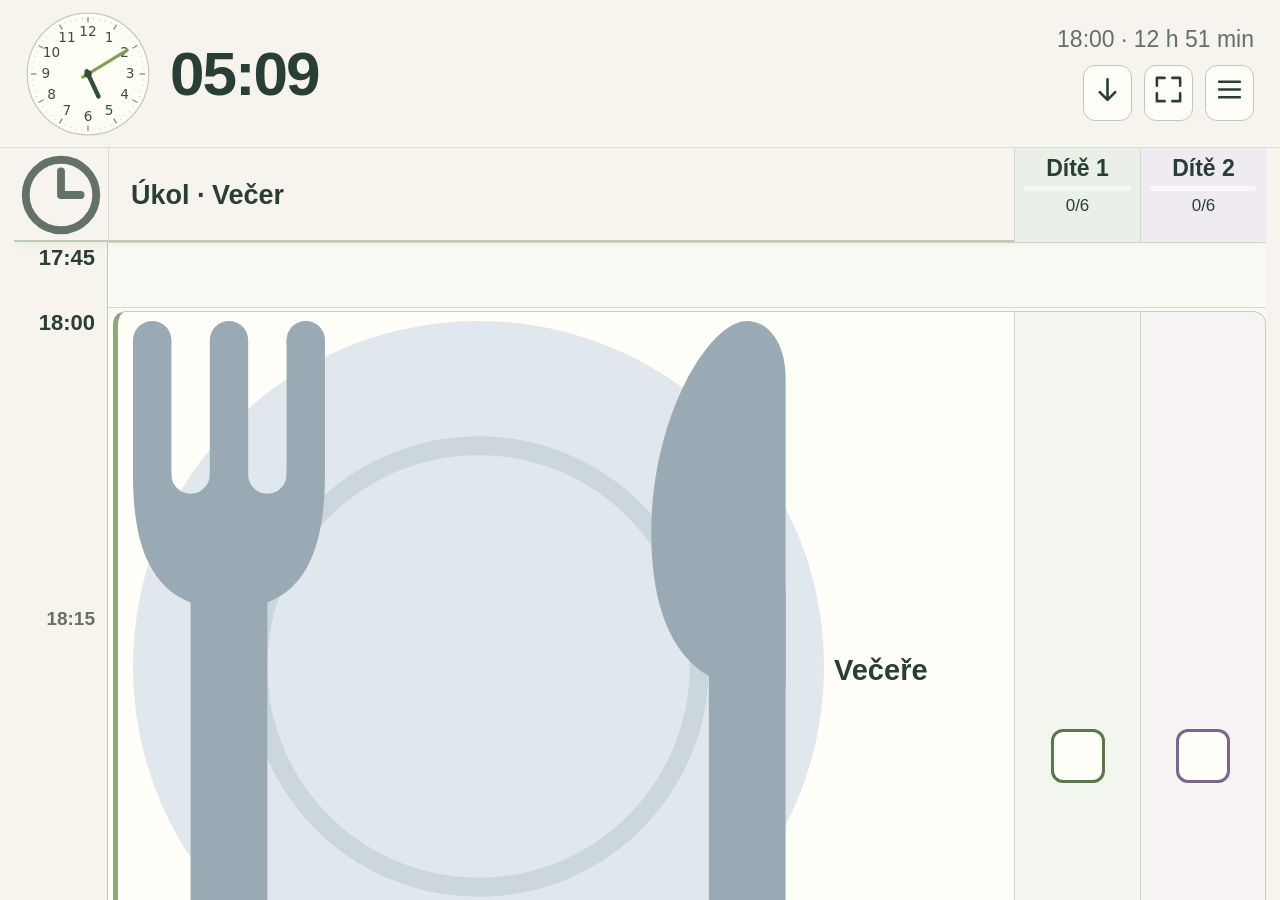
==== index.html @ 95c90256 "Translate evening routine app and documentation to Czech" ====
<!doctype html>
<html lang="cs">
<head>
<meta charset="utf-8"><meta name="viewport" content="width=device-width,initial-scale=1,viewport-fit=cover">
<meta name="theme-color" content="#f6f4ec"><meta name="description" content="Hravý večerní plán pro děti. Bez účtů a internetu, s nastavením uloženým v zařízení.">
<title>Večerní plán</title>
<link rel="icon" href="icon.svg" type="image/svg+xml"><link rel="manifest" href="manifest.webmanifest"><link rel="stylesheet" href="style.css">
</head>
<body>
<div id="startup-warning" class="notice" role="alert">Aplikace se načítá. Pokud toto upozornění nezmizí, otevřete plán ve Firefoxu 68 nebo novějším a zkontrolujte, že je povolený JavaScript.</div>
<div id="storage-warning" class="notice" hidden>Prohlížeč nemůže uložit změny. Nechte tuto stránku otevřenou nebo povolte místní úložiště pro uložení plánu.</div>
<header class="topbar"><div class="current-clock"><div id="main-clock"></div><div id="digital-time" aria-label="Aktuální čas"></div></div><div class="top-actions"><div id="starts-in" aria-live="off"></div><button id="jump-now" class="icon-button" aria-label="Teď" title="Teď"><span data-ui-icon="down"></span></button><button class="icon-button" id="fullscreen" aria-label="Zapnout celou obrazovku" title="Celá obrazovka"><span data-ui-icon="fullscreen"></span></button><button id="profile-open" class="icon-button" aria-label="Otevřít menu" title="Menu"><span data-ui-icon="menu"></span></button></div></header>
<main><section id="schedule-scroll" aria-label="Večerní plán dětí" tabindex="0"><div id="schedule"><div id="column-heads"></div><div id="timeline"><div id="time-axis" aria-hidden="true"></div><div id="kid-columns"></div><div id="now-marker" hidden><span id="now-label">TEĎ</span><i></i></div></div></div></section></main>
<div id="settings-backdrop" hidden></div>
<dialog role="dialog" tabindex="-1" id="shift-dialog" aria-labelledby="shift-title"><div class="dialog-heading"><div><p class="eyebrow">PRO RODIČE · POUZE DNES</p><h2 id="shift-title">Posunout časy</h2></div><button type="button" class="icon-button close-dialog" aria-label="Zavřít posun časů"><span data-ui-icon="close"></span></button></div><section class="shift-settings"><p>Budoucí a nedokončené úkoly se posunou všechny stejně. Splněné minulé úkoly i zaškrtnutí zůstanou zachované.</p><p id="shift-status" class="shift-note"></p><div class="shift-presets"><button type="button" data-shift-minutes="5">+5 min</button><button type="button" data-shift-minutes="10">+10 min</button><button type="button" data-shift-minutes="15">+15 min</button><button type="button" data-shift-minutes="30">+30 min</button></div><label class="shift-custom" for="shift-minutes">Posun v minutách<input id="shift-minutes" type="number" min="-1439" max="1439" step="1" value="15" aria-describedby="shift-direction"></label><p id="shift-direction" class="shift-note">Kladné číslo posune později, záporné dříve.</p><div id="shift-preview" aria-live="polite"></div><div class="shift-actions"><button type="button" class="primary-button" id="shift-apply">Použít posun a zavřít</button><button type="button" class="secondary-button" id="shift-undo" hidden>Vrátit poslední posun</button><button type="button" class="secondary-button" id="shift-reset" hidden>Obnovit původní časy</button></div></section><div class="dialog-footer"><button type="button" class="secondary-button" id="shift-cancel">Zrušit</button></div></dialog>
<dialog role="dialog" tabindex="-1" id="settings-dialog" aria-labelledby="settings-title"><form id="settings-form"><div class="dialog-heading"><div><p class="eyebrow">PRO RODIČE</p><h2 id="settings-title">Nastavení</h2></div><button type="button" class="icon-button close-dialog" aria-label="Zavřít nastavení"><span data-ui-icon="close"></span></button></div><p class="settings-intro">Přidejte děti, vyberte jejich barvy a nastavte společné předvolby. Úkoly upravíte samostatně v menu Úkoly.</p><p class="settings-save-note">Změny se uloží při zavření nastavení.</p><p id="import-notice" class="settings-save-note" role="status" hidden></p><div class="editor-heading"><h3>Děti</h3></div><div id="kids-editor"></div><button type="button" class="add-button" id="add-kid"><span data-ui-icon="plus"></span> Přidat dítě</button><div class="preferences"><label>Formát času<select id="clock-format"><option value="24">24hodinový · 18:30</option><option value="12">12hodinový · 6:30 odp.</option></select></label><label class="toggle-label"><input id="celebrations-enabled" type="checkbox"> Malé oslavy</label></div><p id="settings-error" class="error" role="alert" hidden></p><div class="settings-tools"><button type="button" id="preview-celebration"><span data-ui-icon="sparkle"></span> Vyzkoušet oslavu</button><button type="button" id="export-settings">Zálohovat všechny profily</button><button type="button" id="import-settings">Načíst všechny profily</button><input type="file" id="import-file" accept="application/json,.json" hidden></div><p class="icon-credits">Ikony: <a href="https://github.com/jdecked/twemoji">Twemoji</a>, Twitter a další přispěvatelé · <a href="https://creativecommons.org/licenses/by/4.0/">CC BY 4.0</a>.</p><p class="settings-note">Děti a předvolby jsou společné. Úkoly a dnešní pokrok patří vybrané části dne. Každé dítě má vlastní přehled splněných úkolů. O půlnoci se vynuluje. Vymazáním úložiště prohlížeče se smaže i uložený plán.</p><div class="dialog-footer"><button type="button" class="secondary-button" id="discard-settings">Zahodit změny</button></div></form></dialog>
<dialog role="dialog" tabindex="-1" id="chores-dialog" aria-labelledby="chores-title"><form id="chores-form"><div class="dialog-heading"><h2 id="chores-title">Úkoly</h2><button type="button" class="icon-button close-dialog" aria-label="Zavřít úkoly"><span data-ui-icon="close"></span></button></div><p class="settings-save-note">Změny se uloží při zavření. Úkoly patří vybrané části dne.</p><div class="editor-heading"><h3>Úkoly</h3><span>Časy v jednom dni · úkoly dítěte se nesmějí překrývat</span></div><div id="chore-editor"></div><button type="button" class="add-button" id="add-chore"><span data-ui-icon="plus"></span> Přidat úkol</button><p id="chores-error" class="error" role="alert" hidden></p><div class="dialog-footer"><button type="button" class="secondary-button" id="discard-chores">Zahodit změny</button></div></form></dialog>
<dialog role="dialog" tabindex="-1" id="icon-dialog" aria-labelledby="icon-picker-title"><div class="dialog-heading"><h2 id="icon-picker-title">Vybrat ikonu</h2><button type="button" class="icon-button close-dialog" aria-label="Zavřít výběr ikony"><span data-ui-icon="close"></span></button></div><p class="icon-picker-intro">Vyberte obrázek pro tento úkol.</p><div id="icon-categories" role="group" aria-label="Kategorie ikon"></div><div id="icon-choices" role="group" aria-label="Ikony úkolů"></div><div class="dialog-footer"><button type="button" class="secondary-button" id="icon-picker-cancel">Zrušit</button></div></dialog>
<dialog role="dialog" tabindex="-1" id="profile-dialog" aria-labelledby="profile-title"><div class="dialog-heading"><h2 id="profile-title">Menu</h2><button type="button" class="icon-button close-dialog" aria-label="Zavřít menu"><span data-ui-icon="close"></span></button></div><p class="menu-section-label">Část dne</p><div id="profile-list"></div><div class="menu-actions"><button id="shift-open" class="secondary-button" aria-label="Posunout časy" title="Posunout časy"><span data-ui-icon="clock"></span> Posunout časy</button><button type="button" class="secondary-button" id="chores-open"><span data-ui-icon="check"></span> Úkoly</button><button id="settings-open" class="secondary-button" aria-label="Nastavení" title="Nastavení"><span data-ui-icon="settings"></span> Nastavení</button></div></dialog>
<div id="toast" class="toast" role="status" hidden></div><div id="celebration" class="celebration" hidden><div class="celebration-particles" aria-hidden="true"></div><button type="button" id="celebration-dismiss" aria-label="Zavřít oslavu"><span id="celebration-icon" aria-hidden="true"></span><strong id="celebration-title">Malé vítězství!</strong><span id="celebration-subtitle">To je pokrok!</span><small>Klepnutím zavřeš</small></button></div>
<script src="routine.js"></script><script src="app.js"></script>
</body></html>
---- style.css ----
:root{--ink:#293e37;--muted:#637168;--green:#456b54;--cream:#f6f4ec;--line:#d8dfd1;--axis:94px;--head:94px}*{box-sizing:border-box}body{margin:0;background:var(--cream);color:var(--ink);font:18px ui-sans-serif,-apple-system,BlinkMacSystemFont,'Segoe UI',sans-serif;-webkit-tap-highlight-color:transparent}button,input,select{font:inherit}button,input,select{touch-action:manipulation}button{cursor:pointer;color:inherit}button:focus-visible,input:focus-visible,select:focus-visible,#schedule-scroll:focus-visible{outline:3px solid #9c76ba;outline-offset:3px}button:disabled{opacity:.4;cursor:default}[hidden]{display:none!important}.topbar{height:148px;display:flex;justify-content:space-between;align-items:center;gap:22px;padding:10px 26px;background:var(--cream);border-bottom:1px solid var(--line)}.current-clock{display:flex;align-items:center;gap:20px;min-width:0}#main-clock{width:124px;height:124px;flex-shrink:0}.clock-svg{width:100%;height:100%;display:block}#digital-time{font-size:62px;font-weight:700;letter-spacing:-2px;font-variant-numeric:tabular-nums;white-space:nowrap}#digital-time small{font-size:25px;letter-spacing:0;margin-left:8px}.top-actions{display:flex;align-items:center;justify-content:flex-end;gap:12px;flex-wrap:wrap}#starts-in{font-size:23px;color:var(--muted);flex-basis:100%;text-align:right;font-variant-numeric:tabular-nums}.icon-button,.settings-button,.secondary-button,.primary-button{border:1px solid #bdcbb4;border-radius:12px;background:#fffdf8;padding:12px 17px;font-size:20px;font-weight:600;min-height:48px}.icon-button{width:49px;padding:8px;font-size:27px}.primary-button{background:var(--green);color:white;border-color:var(--green)}main{padding:0 14px}#schedule-scroll{height:calc(100dvh - 148px);overflow:auto;overscroll-behavior:contain;scroll-behavior:smooth;position:relative}#schedule{min-width:calc(var(--axis) + var(--kid-count)*350px);width:100%;position:relative}#column-heads{position:sticky;top:0;z-index:8;display:grid;grid-template-columns:var(--axis) repeat(var(--kid-count),minmax(0,1fr));height:var(--head);background:var(--cream);border-bottom:2px solid #bccbb1;box-shadow:0 4px 7px #24352208}.axis-head{font-size:22px;display:flex;align-items:center;justify-content:center;color:var(--muted)}.kid-head{border-left:1px solid #d3dccb;padding:14px 18px;display:flex;align-items:center;gap:14px;background:var(--kid-bg);min-width:0}.kid-name{font-size:30px;font-weight:750;overflow-wrap:anywhere;line-height:1.1;flex:1;min-width:0}.kid-score{font-size:23px;white-space:nowrap}.kid-progress{height:6px;background:#fff9;border-radius:10px;margin-top:10px;width:100%;overflow:hidden}.kid-progress>i{display:block;height:100%;background:var(--kid-color);transition:width .3s}.kid-name-wrap{flex:1;min-width:0}#timeline{position:relative}#time-axis{position:absolute;inset:0 auto 0 0;width:var(--axis);border-right:1px solid #bfcbb5;background:#f6f4ec}.time-tick{position:absolute;left:0;right:0;font-size:19px;font-weight:600;text-align:right;padding:3px 12px 0 0;font-variant-numeric:tabular-nums;color:#667363;line-height:1.2}.time-tick.major{font-size:22px;color:var(--ink);font-weight:750}.time-tick small{display:block;font-size:12px}#kid-columns{height:100%;margin-left:var(--axis);display:grid;grid-template-columns:repeat(var(--kid-count),minmax(0,1fr))}.kid-column{position:relative;min-width:0;border-right:1px solid #cbd5c1;background-color:#f9faf4;background-image:linear-gradient(to bottom,#cbd5c1 1px,transparent 1px);background-size:100% calc(var(--scale)*5px)}.kid-column:nth-child(even){background-color:#f1f4eb}.chore-card{position:absolute;left:7px;right:7px;width:calc(100% - 14px);border:2px solid #ccd6c2;border-left:6px solid var(--kid-color);border-radius:15px;background:#fffef9;display:grid;grid-template-columns:minmax(0,1fr) 165px;gap:7px;align-items:center;padding:12px 10px;text-align:left;transition:background .2s,border-color .2s;overflow:hidden}.chore-card:hover{border-color:var(--kid-color);background:#fafcf4}.chore-card.current{background:#e4efda;border-color:#779869}.chore-card.done{background:#e5eedf;border-color:#9ab98a}.chore-heading{display:flex;flex-direction:column;gap:9px;min-width:0}.chore-symbols{display:flex;align-items:center;gap:10px}.chore-icon{font-size:32px}.check-circle{width:30px;height:30px;border-radius:50%;display:grid;place-items:center;border:2px solid #afbea2;color:transparent;font-size:21px;flex-shrink:0}.done .check-circle{color:white;background:#648a54;border-color:#648a54}.chore-title{font-size:27px;font-weight:700;line-height:1.16;overflow-wrap:anywhere}.time-faces{display:flex;align-items:center;justify-content:center;gap:7px}.time-face{display:flex;flex-direction:column;align-items:center;gap:5px}.mini-clock{width:78px;height:78px;display:block}.time-digits{font-size:20px;font-weight:700;font-variant-numeric:tabular-nums;white-space:nowrap}.time-digits small{font-size:11px;display:block;text-align:center}.time-arrow{font-size:21px;position:absolute;right:87px;top:12px;color:#6b7c60;transform:translateY(-10px);background:#fffef9;border-radius:50%;width:20px;text-align:center}.current .time-arrow{background:#e4efda}.done .time-arrow{background:#e5eedf}.empty-column{font-size:34px;color:#8c9d7e;text-align:center;position:sticky;top:120px;padding-top:35px}#now-marker{position:absolute;left:0;right:0;z-index:5;display:flex;align-items:center;pointer-events:none;transform:translateY(-50%)}#now-label{background:#b96140;color:white;border:2px solid var(--cream);font-size:17px;line-height:1.15;font-weight:800;border-radius:8px;text-align:center;min-width:94px;padding:7px 5px;font-variant-numeric:tabular-nums}#now-marker i{height:3px;flex:1;background:#b96140;box-shadow:0 1px #fff8}.notice{background:#ffe3b5;padding:10px;text-align:center;font-size:15px}.notice:not([hidden])~main #schedule-scroll{height:calc(100dvh - 195px)}.toast{position:fixed;bottom:22px;left:50%;transform:translateX(-50%);background:#344e40;color:white;padding:13px 23px;border-radius:13px;z-index:20;font-size:19px;max-width:90vw;text-align:center}dialog{width:min(860px,calc(100% - 24px));max-height:94dvh;border:1px solid #d1dac6;border-radius:22px;padding:26px;background:#fcfbf5;color:var(--ink);box-shadow:0 25px 100px #1b2f3330}dialog::backdrop{background:#263e3566;backdrop-filter:blur(4px)}.dialog-heading{display:flex;align-items:center;justify-content:space-between;gap:15px}.dialog-heading h2{font-size:32px;margin:0}.eyebrow{font-size:13px;letter-spacing:1px;color:var(--muted);margin:0 0 7px}.settings-intro{font-size:17px;line-height:1.5;color:var(--muted);margin:15px 0 24px}.editor-heading{display:flex;align-items:center;justify-content:space-between;gap:10px;margin:24px 0 12px}.editor-heading h3{font-size:23px;margin:0}.editor-heading span{font-size:13px;color:var(--muted)}input:not([type=checkbox]):not([type=file]),select{border:1px solid #c6d2ba;border-radius:8px;padding:10px;background:#fffef9;color:var(--ink);min-width:0;min-height:47px}.kid-editor-row{display:flex;align-items:center;gap:12px;margin:9px 0;background:var(--kid-bg);border-radius:10px;padding:10px}.kid-editor-row input{flex:1;width:100%;font-size:21px}.kid-swatch{width:17px;height:38px;border-radius:8px;background:var(--kid-color);flex-shrink:0}.delete-kid,.delete-chore{width:44px;min-height:44px;border:0;background:transparent;font-size:27px;color:#995f49;flex-shrink:0}.preferences{display:flex;align-items:center;gap:26px;flex-wrap:wrap;margin:24px 0}.preferences>label{display:flex;align-items:center;gap:12px;font-size:17px}.toggle-label input{accent-color:var(--green);height:22px;width:22px}.editor-row{border:1px solid #d1dcc7;background:#eef2e6;border-radius:14px;padding:14px;margin:13px 0}.edit-main{display:grid;grid-template-columns:65px minmax(100px,1fr) 125px 125px 40px;gap:9px;align-items:end}.edit-main label{display:flex;flex-direction:column;gap:5px;font-size:13px;color:var(--muted)}.edit-main input{width:100%;font-size:17px}.edit-main select{font-size:24px;padding:8px}.assignments{border:0;border-top:1px solid #d1dcc7;padding:12px 0 0;margin:13px 0 0;display:flex;flex-wrap:wrap;gap:9px}.assignments legend{font-size:13px;padding:0 5px;color:var(--muted)}.assignment{display:flex;align-items:center;gap:7px;padding:9px 12px;border:1px solid #c4d1b9;border-radius:9px;background:#fffdf8;font-size:18px;min-height:45px;overflow-wrap:anywhere}.assignment input{width:20px;height:20px;accent-color:var(--green);flex-shrink:0}.assignment:has(input:checked){background:#dce8ce;border-color:#98b47e}.add-button{width:100%;padding:13px;border:1px dashed #9db58a;border-radius:10px;background:transparent;font-size:18px;color:#456b36;margin:4px 0}.settings-tools{display:flex;gap:18px;flex-wrap:wrap;border-top:1px solid #d8dfd0;padding-top:18px;margin-top:25px}.settings-tools button{font-size:15px;background:transparent;border:0;color:#426838;text-decoration:underline;min-height:44px}.settings-note{font-size:14px;line-height:1.5;color:var(--muted)}.dialog-footer{display:flex;justify-content:flex-end;gap:12px;border-top:1px solid #d8dfd0;padding-top:18px}.error{background:#f7e0d1;border-radius:9px;padding:13px;color:#87452f;font-size:17px;line-height:1.5}
.celebration{position:fixed;inset:0;z-index:30;display:grid;place-items:center;background:#eff0e858;backdrop-filter:blur(2px);overflow:hidden;pointer-events:none}.celebration[hidden]{display:none}.celebration button{pointer-events:auto;display:flex;align-items:center;flex-direction:column;gap:12px;background:#fffdf5ed;border:1px solid #e2dfce;border-radius:32px;padding:35px 45px;box-shadow:0 16px 80px #314c391a;animation:pop-in .4s ease;max-width:90vw;text-align:center}.celebration button>span:first-child{font-size:72px;animation:bob .8s ease-in-out infinite alternate}.celebration strong{font:32px var(--serif)}.celebration button>span{font-size:14px;color:#728260}.celebration small{color:#a0a68e;font-size:10px;margin-top:5px}.celebration-particles{position:absolute;inset:0;overflow:hidden;pointer-events:none}.particle{position:absolute;left:50%;top:50%;font-size:var(--size);color:var(--color);animation:burst var(--duration) ease-out forwards;animation-delay:var(--delay);opacity:0}.celebration.grand button{border:2px solid #c3cfa5}.celebration[data-motion="rain"] .particle{animation-name:rain}.celebration[data-motion="float"] .particle{animation-name:float-up}.celebration[data-motion="orbit"] .particle{animation-name:orbit}.celebration[data-motion="bounce"] .particle{animation-name:bounce-out}@keyframes pop-in{from{opacity:0;transform:scale(.8) translateY(20px)}to{opacity:1;transform:scale(1) translateY(0)}}@keyframes bob{to{transform:translateY(-8px) rotate(7deg)}}@keyframes burst{0%{opacity:0;transform:translate(0,0) scale(.2)}15%{opacity:1}85%{opacity:1}100%{opacity:0;transform:translate(var(--x),var(--y)) rotate(var(--r)) scale(1)}}@keyframes rain{0%{opacity:0;transform:translate(var(--x),-55vh) rotate(0deg)}15%{opacity:1}90%{opacity:1}100%{opacity:0;transform:translate(var(--x),55vh) rotate(var(--r))}}@keyframes float-up{0%{opacity:0;transform:translate(var(--x),45vh) scale(.5)}20%{opacity:1}80%{opacity:1}100%{opacity:0;transform:translate(calc(var(--x) + 30px),-55vh) rotate(var(--r))}}@keyframes orbit{0%{opacity:0;transform:rotate(0deg) translateX(30px)}15%{opacity:1}80%{opacity:1}100%{opacity:0;transform:rotate(var(--r)) translateX(var(--x))}}@keyframes bounce-out{0%{opacity:0;transform:translate(0,0) scale(.2)}20%{opacity:1;transform:translate(var(--x),var(--y)) scale(1.3)}50%{transform:translate(var(--x),calc(var(--y) - 30px)) scale(1)}80%{opacity:1}100%{opacity:0;transform:translate(var(--x),calc(var(--y) + 100px)) scale(.8)}}
@media(max-width:700px){.topbar{height:126px;padding:8px 12px;gap:10px}.current-clock{gap:9px}#main-clock{width:94px;height:94px}#digital-time{font-size:42px}#digital-time small{font-size:18px;margin-left:4px}.top-actions{gap:6px}#starts-in{font-size:18px}.top-actions button{font-size:16px;padding:8px;min-height:41px}.top-actions .icon-button{width:40px;font-size:24px}main{padding:0 5px}#schedule-scroll{height:calc(100dvh - 126px)}:root{--axis:80px;--head:84px}#now-label{min-width:80px;font-size:15px}.time-tick{font-size:17px;padding-right:8px}.time-tick.major{font-size:19px}.kid-head{padding:12px}.kid-name{font-size:28px}.kid-score{font-size:21px}.edit-main{grid-template-columns:60px minmax(85px,1fr) 42px}.edit-main label:nth-child(3){grid-column:1 / 2;width:115px}.edit-main label:nth-child(4){grid-column:2;justify-self:end;width:115px}.delete-chore{grid-column:3;grid-row:1 / 3}.editor-heading{align-items:flex-start}.editor-heading span{max-width:140px;text-align:right}.preferences{gap:15px}.preferences>label{flex-wrap:wrap}.preferences select{font-size:16px}dialog{padding:22px 15px}.settings-tools{gap:14px}}
@media(max-width:450px){.topbar{height:148px}.current-clock{flex-direction:column;gap:0}#main-clock{width:80px;height:80px}#digital-time{font-size:30px;letter-spacing:-.5px}#digital-time small{font-size:14px}#starts-in{font-size:17px}.top-actions{max-width:208px}.top-actions .icon-button{display:none}#schedule-scroll{height:calc(100dvh - 148px)}}
@media(prefers-reduced-motion:reduce){*,*:before,*:after{animation:none!important;transition:none!important;scroll-behavior:auto!important}.celebration-particles{display:none}}

.chore-card{display:block;padding:0;overflow:visible}.chore-content{display:grid;grid-template-columns:minmax(0,1fr) 165px;gap:7px;align-items:center;padding:12px 10px;position:sticky;top:calc(var(--head) + 8px);min-height:140px}.chore-content .time-arrow{top:14px}.celebration strong{font:700 32px ui-sans-serif,system-ui}.celebration button{color:var(--ink)}

.chore-card{align-content:start}
.chore-card{display:flex;flex-direction:column;align-items:stretch;justify-content:flex-start}.chore-content{flex:0 0 auto;width:100%}
/* One range clock, and grid lines positioned by the compressed time map. */
.kid-column{background-image:none}.grid-line{position:absolute;left:0;right:0;height:1px;background:#d3ddca;pointer-events:none}.chore-card{z-index:1}.chore-content{min-height:172px}.range-clock{display:flex;flex-direction:column;align-items:center;gap:4px;min-width:0}.range-clock .mini-clock{width:110px;height:110px}.range-digits{display:flex;align-items:center;justify-content:center;gap:3px;font-size:19px;font-weight:750;white-space:nowrap;font-variant-numeric:tabular-nums}.range-digits small{font-size:11px;display:block;text-align:center}.range-start{color:#47662f}.range-end{color:#a85f2d}.range-duration{font-size:17px;color:#5d7054;font-variant-numeric:tabular-nums}.gap-fold{position:absolute;left:12px;right:12px;text-align:center;color:#647560;font-size:16px;border-top:1px dashed #aebea1;padding-top:4px;pointer-events:none;transform:translateY(-50%)}
/* Shared chore column with individual completion columns. */
:root{--chore-width:360px;--child-width:126px}
#schedule{min-width:calc(var(--axis) + var(--chore-width) + var(--kid-count)*var(--child-width))}
#column-heads{grid-template-columns:var(--axis) minmax(var(--chore-width),1fr) repeat(var(--kid-count),var(--child-width))}
.chore-column-head{display:flex;align-items:center;font-size:27px;font-weight:700;padding:16px 22px;border-left:1px solid #d3dccb}
.kid-head{padding:8px 9px;text-align:center;display:block}.kid-name{font-size:23px;line-height:1.1;max-height:52px;overflow:auto}.kid-score{display:block;font-size:17px;margin-top:5px}.kid-progress{margin-top:5px;height:5px}
#kid-columns{display:block;position:relative;background:#f9faf4}
.routine-row{position:absolute;left:5px;right:5px;display:grid;grid-template-columns:minmax(calc(var(--chore-width) - 5px),1fr) repeat(var(--kid-count),var(--child-width));border:1px solid #c4d0b9;border-radius:13px;background:#fffef9;z-index:1}
.shared-chore{min-width:0;border-left:5px solid #8fa87a;border-radius:13px 0 0 13px;display:flex;flex-direction:column}
.shared-chore-content{position:sticky;top:calc(var(--head) + 8px);display:grid;grid-template-columns:minmax(0,1fr) 165px;gap:10px;align-items:center;min-height:174px;padding:9px 15px;flex:0 0 auto;width:100%}
.shared-chore .chore-icon{font-size:36px}.shared-chore .chore-title{font-size:29px}
.routine-row.current{background:#e9f1df;border-color:#789b67}.routine-row.done .shared-chore{background:#e9f1df}
.kid-cell{border-left:1px solid #cbd7c1;display:flex;align-items:center;justify-content:center;background:color-mix(in srgb,var(--kid-bg) 55%,transparent)}
.kid-cell:last-child{border-radius:0 13px 13px 0}.kid-cell.checked{background:var(--kid-bg)}.kid-cell.unassigned{background:#edf0e7}
.check-target{display:flex;align-items:center;justify-content:center;min-height:88px;width:100%;cursor:pointer}
.child-check{appearance:none;-webkit-appearance:none;margin:0;width:54px;height:54px;border:3px solid var(--kid-color);border-radius:12px;background:#fffef9;display:grid;place-items:center;cursor:pointer;flex-shrink:0;touch-action:manipulation}
.child-check:checked{background:var(--kid-color)}.child-check:checked:after{content:'✓';color:#fff;font-size:38px;font-weight:750;line-height:1}
.child-check:hover{box-shadow:0 0 0 5px #ffffff88}.child-check:focus-visible{outline:4px solid #9c76ba;outline-offset:5px}
.not-assigned{font-size:30px;color:#9aa58e}
@media(max-width:700px){:root{--chore-width:325px;--child-width:104px}.shared-chore-content{padding:9px 10px;grid-template-columns:minmax(0,1fr) 150px;gap:6px}.shared-chore .chore-title{font-size:27px}.kid-name{font-size:21px}.chore-column-head{font-size:25px}.child-check{width:52px;height:52px}}
.routine-row{left:0;right:0;grid-template-columns:minmax(var(--chore-width),1fr) repeat(var(--kid-count),var(--child-width));border:0}.shared-chore{margin-left:5px;border:1px solid #c4d0b9;border-right:0;border-left:5px solid #8fa87a}.kid-cell{border-top:1px solid #c4d0b9;border-bottom:1px solid #c4d0b9}.kid-cell:last-child{border-right:1px solid #c4d0b9}.routine-row.current .shared-chore{border-color:#789b67}
.settings-save-note{font-size:16px;color:#486c39;background:#e8f0de;border-radius:9px;padding:11px 13px;margin:-9px 0 20px}#discard-settings{color:#8b523c;border-color:#cfb8a9}
.celebration.late button{background:#f3f7eaff;border-color:#adc69a;max-width:min(540px,90vw)}.celebration.late strong{max-width:420px;font-size:28px;line-height:1.3}.celebration.late #celebration-subtitle{font-size:20px;color:#47643b}.celebration.late button>span:first-child{font-size:86px;animation:turtle-waddle 1.1s ease-in-out infinite alternate}@keyframes turtle-waddle{from{transform:translateX(-9px) rotate(-5deg)}to{transform:translateX(9px) rotate(5deg)}}
/* Let children read at their own pace; a tap anywhere closes the message. */
.celebration{pointer-events:auto;cursor:pointer}
.kid-color-field{display:flex;flex-direction:column;align-items:center;gap:3px;font-size:13px;color:#516746;flex-shrink:0}.kid-editor-row .kid-color{flex:0 0 auto;width:52px;height:43px;min-height:43px;padding:3px;border:1px solid #b7c8a8;border-radius:8px;cursor:pointer;background:#fffef9}.kid-editor-row .kid-name-input{min-width:0}.child-check{border-color:color-mix(in srgb,var(--kid-color) 75%,#314638)}.child-check:checked:after{color:var(--kid-ink,#ffffff)}
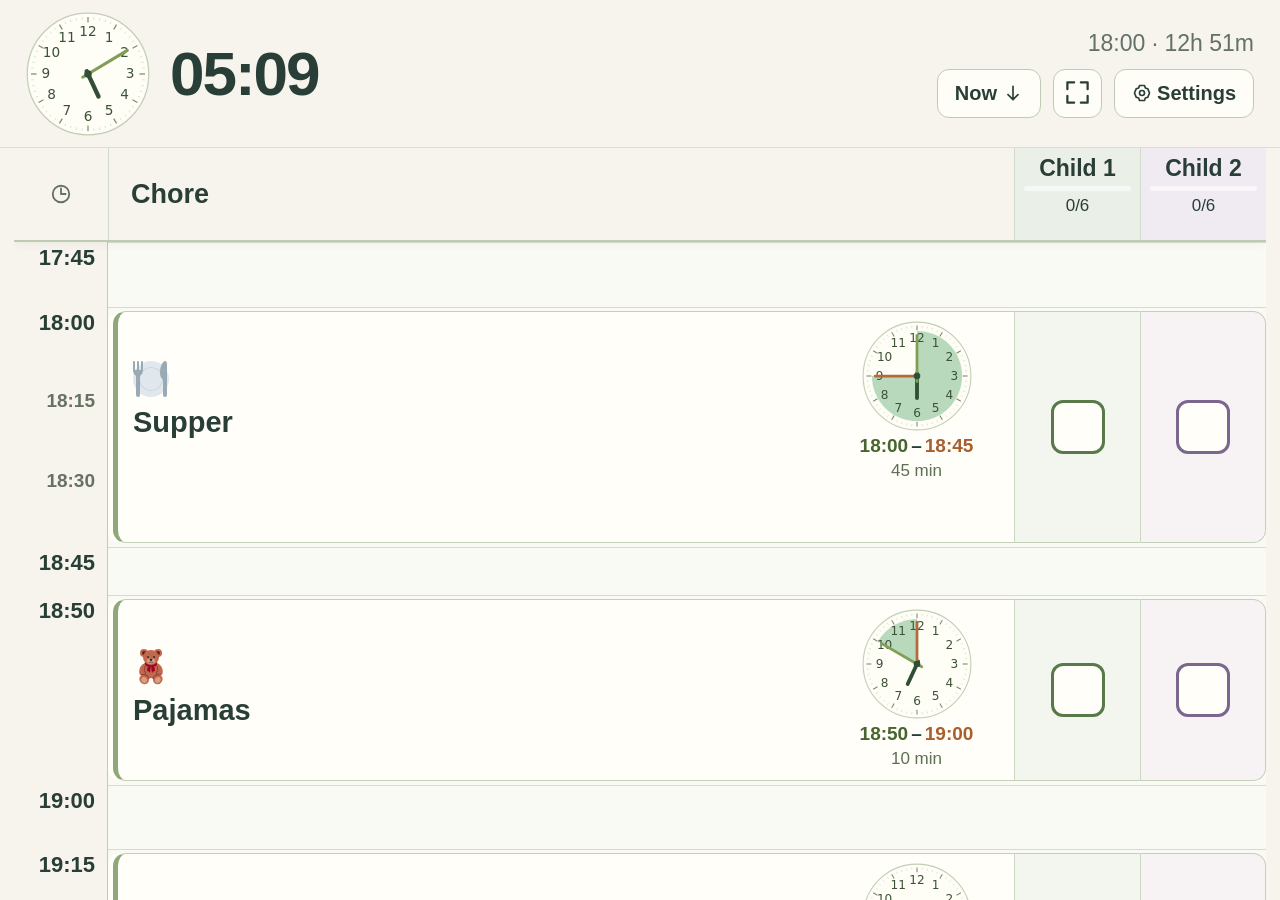
==== commit 2e69b146: "Support Firefox 68 and bundle consistent SVG icons" ====
--- a/index.html
+++ b/index.html
@@ -1,22 +1,18 @@
 <!doctype html>
-<html lang="cs">
+<html lang="en">
 <head>
 <meta charset="utf-8"><meta name="viewport" content="width=device-width,initial-scale=1,viewport-fit=cover">
-<meta name="theme-color" content="#f6f4ec"><meta name="description" content="Hravý večerní plán pro děti. Bez účtů a internetu, s nastavením uloženým v zařízení.">
-<title>Večerní plán</title>
+<meta name="theme-color" content="#f6f4ec"><meta name="description" content="A gentle, playful evening routine for little people. Private, local, and ready for bedtime.">
+<title>Evening routine</title>
 <link rel="icon" href="icon.svg" type="image/svg+xml"><link rel="manifest" href="manifest.webmanifest"><link rel="stylesheet" href="style.css">
 </head>
 <body>
-<div id="startup-warning" class="notice" role="alert">Aplikace se načítá. Pokud toto upozornění nezmizí, otevřete plán ve Firefoxu 68 nebo novějším a zkontrolujte, že je povolený JavaScript.</div>
-<div id="storage-warning" class="notice" hidden>Prohlížeč nemůže uložit změny. Nechte tuto stránku otevřenou nebo povolte místní úložiště pro uložení plánu.</div>
-<header class="topbar"><div class="current-clock"><div id="main-clock"></div><div id="digital-time" aria-label="Aktuální čas"></div></div><div class="top-actions"><div id="starts-in" aria-live="off"></div><button id="jump-now" class="icon-button" aria-label="Teď" title="Teď"><span data-ui-icon="down"></span></button><button class="icon-button" id="fullscreen" aria-label="Zapnout celou obrazovku" title="Celá obrazovka"><span data-ui-icon="fullscreen"></span></button><button id="profile-open" class="icon-button" aria-label="Otevřít menu" title="Menu"><span data-ui-icon="menu"></span></button></div></header>
-<main><section id="schedule-scroll" aria-label="Večerní plán dětí" tabindex="0"><div id="schedule"><div id="column-heads"></div><div id="timeline"><div id="time-axis" aria-hidden="true"></div><div id="kid-columns"></div><div id="now-marker" hidden><span id="now-label">TEĎ</span><i></i></div></div></div></section></main>
+<div id="startup-warning" class="notice" role="alert">Loading the app. If this notice stays visible, open the routine in Firefox 68 or newer and make sure JavaScript is enabled.</div>
+<div id="storage-warning" class="notice" hidden>Your browser cannot save changes. Keep this page open, or enable local storage to remember your routine.</div>
+<header class="topbar"><div class="current-clock"><div id="main-clock"></div><div id="digital-time" aria-label="Current time"></div></div><div class="top-actions"><div id="starts-in" aria-live="off"></div><button id="jump-now" class="secondary-button">Now <span data-ui-icon="down"></span></button><button class="icon-button" id="fullscreen" aria-label="Enter full screen" title="Full screen"><span data-ui-icon="fullscreen"></span></button><button id="settings-open" class="settings-button"><span data-ui-icon="settings"></span> Settings</button></div></header>
+<main><section id="schedule-scroll" aria-label="Children’s evening schedule" tabindex="0"><div id="schedule"><div id="column-heads"></div><div id="timeline"><div id="time-axis" aria-hidden="true"></div><div id="kid-columns"></div><div id="now-marker" hidden><span id="now-label">NOW</span><i></i></div></div></div></section></main>
 <div id="settings-backdrop" hidden></div>
-<dialog role="dialog" tabindex="-1" id="shift-dialog" aria-labelledby="shift-title"><div class="dialog-heading"><div><p class="eyebrow">PRO RODIČE · POUZE DNES</p><h2 id="shift-title">Posunout časy</h2></div><button type="button" class="icon-button close-dialog" aria-label="Zavřít posun časů"><span data-ui-icon="close"></span></button></div><section class="shift-settings"><p>Budoucí a nedokončené úkoly se posunou všechny stejně. Splněné minulé úkoly i zaškrtnutí zůstanou zachované.</p><p id="shift-status" class="shift-note"></p><div class="shift-presets"><button type="button" data-shift-minutes="5">+5 min</button><button type="button" data-shift-minutes="10">+10 min</button><button type="button" data-shift-minutes="15">+15 min</button><button type="button" data-shift-minutes="30">+30 min</button></div><label class="shift-custom" for="shift-minutes">Posun v minutách<input id="shift-minutes" type="number" min="-1439" max="1439" step="1" value="15" aria-describedby="shift-direction"></label><p id="shift-direction" class="shift-note">Kladné číslo posune později, záporné dříve.</p><div id="shift-preview" aria-live="polite"></div><div class="shift-actions"><button type="button" class="primary-button" id="shift-apply">Použít posun a zavřít</button><button type="button" class="secondary-button" id="shift-undo" hidden>Vrátit poslední posun</button><button type="button" class="secondary-button" id="shift-reset" hidden>Obnovit původní časy</button></div></section><div class="dialog-footer"><button type="button" class="secondary-button" id="shift-cancel">Zrušit</button></div></dialog>
-<dialog role="dialog" tabindex="-1" id="settings-dialog" aria-labelledby="settings-title"><form id="settings-form"><div class="dialog-heading"><div><p class="eyebrow">PRO RODIČE</p><h2 id="settings-title">Nastavení</h2></div><button type="button" class="icon-button close-dialog" aria-label="Zavřít nastavení"><span data-ui-icon="close"></span></button></div><p class="settings-intro">Přidejte děti, vyberte jejich barvy a nastavte společné předvolby. Úkoly upravíte samostatně v menu Úkoly.</p><p class="settings-save-note">Změny se uloží při zavření nastavení.</p><p id="import-notice" class="settings-save-note" role="status" hidden></p><div class="editor-heading"><h3>Děti</h3></div><div id="kids-editor"></div><button type="button" class="add-button" id="add-kid"><span data-ui-icon="plus"></span> Přidat dítě</button><div class="preferences"><label>Formát času<select id="clock-format"><option value="24">24hodinový · 18:30</option><option value="12">12hodinový · 6:30 odp.</option></select></label><label class="toggle-label"><input id="celebrations-enabled" type="checkbox"> Malé oslavy</label></div><p id="settings-error" class="error" role="alert" hidden></p><div class="settings-tools"><button type="button" id="preview-celebration"><span data-ui-icon="sparkle"></span> Vyzkoušet oslavu</button><button type="button" id="export-settings">Zálohovat všechny profily</button><button type="button" id="import-settings">Načíst všechny profily</button><input type="file" id="import-file" accept="application/json,.json" hidden></div><p class="icon-credits">Ikony: <a href="https://github.com/jdecked/twemoji">Twemoji</a>, Twitter a další přispěvatelé · <a href="https://creativecommons.org/licenses/by/4.0/">CC BY 4.0</a>.</p><p class="settings-note">Děti a předvolby jsou společné. Úkoly a dnešní pokrok patří vybrané části dne. Každé dítě má vlastní přehled splněných úkolů. O půlnoci se vynuluje. Vymazáním úložiště prohlížeče se smaže i uložený plán.</p><div class="dialog-footer"><button type="button" class="secondary-button" id="discard-settings">Zahodit změny</button></div></form></dialog>
-<dialog role="dialog" tabindex="-1" id="chores-dialog" aria-labelledby="chores-title"><form id="chores-form"><div class="dialog-heading"><h2 id="chores-title">Úkoly</h2><button type="button" class="icon-button close-dialog" aria-label="Zavřít úkoly"><span data-ui-icon="close"></span></button></div><p class="settings-save-note">Změny se uloží při zavření. Úkoly patří vybrané části dne.</p><div class="editor-heading"><h3>Úkoly</h3><span>Časy v jednom dni · úkoly dítěte se nesmějí překrývat</span></div><div id="chore-editor"></div><button type="button" class="add-button" id="add-chore"><span data-ui-icon="plus"></span> Přidat úkol</button><p id="chores-error" class="error" role="alert" hidden></p><div class="dialog-footer"><button type="button" class="secondary-button" id="discard-chores">Zahodit změny</button></div></form></dialog>
-<dialog role="dialog" tabindex="-1" id="icon-dialog" aria-labelledby="icon-picker-title"><div class="dialog-heading"><h2 id="icon-picker-title">Vybrat ikonu</h2><button type="button" class="icon-button close-dialog" aria-label="Zavřít výběr ikony"><span data-ui-icon="close"></span></button></div><p class="icon-picker-intro">Vyberte obrázek pro tento úkol.</p><div id="icon-categories" role="group" aria-label="Kategorie ikon"></div><div id="icon-choices" role="group" aria-label="Ikony úkolů"></div><div class="dialog-footer"><button type="button" class="secondary-button" id="icon-picker-cancel">Zrušit</button></div></dialog>
-<dialog role="dialog" tabindex="-1" id="profile-dialog" aria-labelledby="profile-title"><div class="dialog-heading"><h2 id="profile-title">Menu</h2><button type="button" class="icon-button close-dialog" aria-label="Zavřít menu"><span data-ui-icon="close"></span></button></div><p class="menu-section-label">Část dne</p><div id="profile-list"></div><div class="menu-actions"><button id="shift-open" class="secondary-button" aria-label="Posunout časy" title="Posunout časy"><span data-ui-icon="clock"></span> Posunout časy</button><button type="button" class="secondary-button" id="chores-open"><span data-ui-icon="check"></span> Úkoly</button><button id="settings-open" class="secondary-button" aria-label="Nastavení" title="Nastavení"><span data-ui-icon="settings"></span> Nastavení</button></div></dialog>
-<div id="toast" class="toast" role="status" hidden></div><div id="celebration" class="celebration" hidden><div class="celebration-particles" aria-hidden="true"></div><button type="button" id="celebration-dismiss" aria-label="Zavřít oslavu"><span id="celebration-icon" aria-hidden="true"></span><strong id="celebration-title">Malé vítězství!</strong><span id="celebration-subtitle">To je pokrok!</span><small>Klepnutím zavřeš</small></button></div>
+<dialog role="dialog" tabindex="-1" id="settings-dialog" aria-labelledby="settings-title"><form id="settings-form"><div class="dialog-heading"><div><p class="eyebrow">FOR THE GROWN-UPS</p><h2 id="settings-title">Settings</h2></div><button type="button" class="icon-button close-dialog" aria-label="Close settings"><span data-ui-icon="close"></span></button></div><p class="settings-intro">Add children, then assign chores and times. Each child checks their own box.</p><p class="settings-save-note">Changes save when you close Settings.</p><div class="editor-heading"><h3>Children</h3></div><div id="kids-editor"></div><button type="button" class="add-button" id="add-kid"><span data-ui-icon="plus"></span> Add child</button><div class="preferences"><label>Clock style<select id="clock-format"><option value="24">24-hour · 18:30</option><option value="12">12-hour · 6:30 PM</option></select></label><label class="toggle-label"><input id="celebrations-enabled" type="checkbox"> Little celebrations</label></div><div class="editor-heading"><h3>Chores</h3><span>Same-day times · no overlap per child</span></div><div id="chore-editor"></div><button type="button" class="add-button" id="add-chore"><span data-ui-icon="plus"></span> Add chore</button><p id="settings-error" class="error" role="alert" hidden></p><div class="settings-tools"><button type="button" id="preview-celebration"><span data-ui-icon="sparkle"></span> Try a celebration</button><button type="button" id="export-settings">Back up routine</button><button type="button" id="import-settings">Import routine</button><input type="file" id="import-file" accept="application/json,.json" hidden></div><p class="icon-credits">Icons: <a href="https://github.com/jdecked/twemoji">Twemoji</a>, Twitter and other contributors · <a href="https://creativecommons.org/licenses/by/4.0/">CC BY 4.0</a>.</p><p class="settings-note">Each child has separate progress, which resets at midnight. Clearing browser storage removes your saved routine.</p><div class="dialog-footer"><button type="button" class="secondary-button" id="discard-settings">Discard changes</button></div></form></dialog>
+<div id="toast" class="toast" role="status" hidden></div><div id="celebration" class="celebration" hidden><div class="celebration-particles" aria-hidden="true"></div><button type="button" id="celebration-dismiss" aria-label="Dismiss celebration"><span id="celebration-icon" aria-hidden="true"></span><strong id="celebration-title">A little win!</strong><span id="celebration-subtitle">Look at you grow.</span><small>Tap to close</small></button></div>
 <script src="routine.js"></script><script src="app.js"></script>
 </body></html>
--- a/style.css
+++ b/style.css
@@ -1,10 +1,10 @@
-:root{--ink:#293e37;--muted:#637168;--green:#456b54;--cream:#f6f4ec;--line:#d8dfd1;--axis:94px;--head:94px}*{box-sizing:border-box}body{margin:0;background:var(--cream);color:var(--ink);font:18px ui-sans-serif,-apple-system,BlinkMacSystemFont,'Segoe UI',sans-serif;-webkit-tap-highlight-color:transparent}button,input,select{font:inherit}button,input,select{touch-action:manipulation}button{cursor:pointer;color:inherit}button:focus-visible,input:focus-visible,select:focus-visible,#schedule-scroll:focus-visible{outline:3px solid #9c76ba;outline-offset:3px}button:disabled{opacity:.4;cursor:default}[hidden]{display:none!important}.topbar{height:148px;display:flex;justify-content:space-between;align-items:center;gap:22px;padding:10px 26px;background:var(--cream);border-bottom:1px solid var(--line)}.current-clock{display:flex;align-items:center;gap:20px;min-width:0}#main-clock{width:124px;height:124px;flex-shrink:0}.clock-svg{width:100%;height:100%;display:block}#digital-time{font-size:62px;font-weight:700;letter-spacing:-2px;font-variant-numeric:tabular-nums;white-space:nowrap}#digital-time small{font-size:25px;letter-spacing:0;margin-left:8px}.top-actions{display:flex;align-items:center;justify-content:flex-end;gap:12px;flex-wrap:wrap}#starts-in{font-size:23px;color:var(--muted);flex-basis:100%;text-align:right;font-variant-numeric:tabular-nums}.icon-button,.settings-button,.secondary-button,.primary-button{border:1px solid #bdcbb4;border-radius:12px;background:#fffdf8;padding:12px 17px;font-size:20px;font-weight:600;min-height:48px}.icon-button{width:49px;padding:8px;font-size:27px}.primary-button{background:var(--green);color:white;border-color:var(--green)}main{padding:0 14px}#schedule-scroll{height:calc(100dvh - 148px);overflow:auto;overscroll-behavior:contain;scroll-behavior:smooth;position:relative}#schedule{min-width:calc(var(--axis) + var(--kid-count)*350px);width:100%;position:relative}#column-heads{position:sticky;top:0;z-index:8;display:grid;grid-template-columns:var(--axis) repeat(var(--kid-count),minmax(0,1fr));height:var(--head);background:var(--cream);border-bottom:2px solid #bccbb1;box-shadow:0 4px 7px #24352208}.axis-head{font-size:22px;display:flex;align-items:center;justify-content:center;color:var(--muted)}.kid-head{border-left:1px solid #d3dccb;padding:14px 18px;display:flex;align-items:center;gap:14px;background:var(--kid-bg);min-width:0}.kid-name{font-size:30px;font-weight:750;overflow-wrap:anywhere;line-height:1.1;flex:1;min-width:0}.kid-score{font-size:23px;white-space:nowrap}.kid-progress{height:6px;background:#fff9;border-radius:10px;margin-top:10px;width:100%;overflow:hidden}.kid-progress>i{display:block;height:100%;background:var(--kid-color);transition:width .3s}.kid-name-wrap{flex:1;min-width:0}#timeline{position:relative}#time-axis{position:absolute;inset:0 auto 0 0;width:var(--axis);border-right:1px solid #bfcbb5;background:#f6f4ec}.time-tick{position:absolute;left:0;right:0;font-size:19px;font-weight:600;text-align:right;padding:3px 12px 0 0;font-variant-numeric:tabular-nums;color:#667363;line-height:1.2}.time-tick.major{font-size:22px;color:var(--ink);font-weight:750}.time-tick small{display:block;font-size:12px}#kid-columns{height:100%;margin-left:var(--axis);display:grid;grid-template-columns:repeat(var(--kid-count),minmax(0,1fr))}.kid-column{position:relative;min-width:0;border-right:1px solid #cbd5c1;background-color:#f9faf4;background-image:linear-gradient(to bottom,#cbd5c1 1px,transparent 1px);background-size:100% calc(var(--scale)*5px)}.kid-column:nth-child(even){background-color:#f1f4eb}.chore-card{position:absolute;left:7px;right:7px;width:calc(100% - 14px);border:2px solid #ccd6c2;border-left:6px solid var(--kid-color);border-radius:15px;background:#fffef9;display:grid;grid-template-columns:minmax(0,1fr) 165px;gap:7px;align-items:center;padding:12px 10px;text-align:left;transition:background .2s,border-color .2s;overflow:hidden}.chore-card:hover{border-color:var(--kid-color);background:#fafcf4}.chore-card.current{background:#e4efda;border-color:#779869}.chore-card.done{background:#e5eedf;border-color:#9ab98a}.chore-heading{display:flex;flex-direction:column;gap:9px;min-width:0}.chore-symbols{display:flex;align-items:center;gap:10px}.chore-icon{font-size:32px}.check-circle{width:30px;height:30px;border-radius:50%;display:grid;place-items:center;border:2px solid #afbea2;color:transparent;font-size:21px;flex-shrink:0}.done .check-circle{color:white;background:#648a54;border-color:#648a54}.chore-title{font-size:27px;font-weight:700;line-height:1.16;overflow-wrap:anywhere}.time-faces{display:flex;align-items:center;justify-content:center;gap:7px}.time-face{display:flex;flex-direction:column;align-items:center;gap:5px}.mini-clock{width:78px;height:78px;display:block}.time-digits{font-size:20px;font-weight:700;font-variant-numeric:tabular-nums;white-space:nowrap}.time-digits small{font-size:11px;display:block;text-align:center}.time-arrow{font-size:21px;position:absolute;right:87px;top:12px;color:#6b7c60;transform:translateY(-10px);background:#fffef9;border-radius:50%;width:20px;text-align:center}.current .time-arrow{background:#e4efda}.done .time-arrow{background:#e5eedf}.empty-column{font-size:34px;color:#8c9d7e;text-align:center;position:sticky;top:120px;padding-top:35px}#now-marker{position:absolute;left:0;right:0;z-index:5;display:flex;align-items:center;pointer-events:none;transform:translateY(-50%)}#now-label{background:#b96140;color:white;border:2px solid var(--cream);font-size:17px;line-height:1.15;font-weight:800;border-radius:8px;text-align:center;min-width:94px;padding:7px 5px;font-variant-numeric:tabular-nums}#now-marker i{height:3px;flex:1;background:#b96140;box-shadow:0 1px #fff8}.notice{background:#ffe3b5;padding:10px;text-align:center;font-size:15px}.notice:not([hidden])~main #schedule-scroll{height:calc(100dvh - 195px)}.toast{position:fixed;bottom:22px;left:50%;transform:translateX(-50%);background:#344e40;color:white;padding:13px 23px;border-radius:13px;z-index:20;font-size:19px;max-width:90vw;text-align:center}dialog{width:min(860px,calc(100% - 24px));max-height:94dvh;border:1px solid #d1dac6;border-radius:22px;padding:26px;background:#fcfbf5;color:var(--ink);box-shadow:0 25px 100px #1b2f3330}dialog::backdrop{background:#263e3566;backdrop-filter:blur(4px)}.dialog-heading{display:flex;align-items:center;justify-content:space-between;gap:15px}.dialog-heading h2{font-size:32px;margin:0}.eyebrow{font-size:13px;letter-spacing:1px;color:var(--muted);margin:0 0 7px}.settings-intro{font-size:17px;line-height:1.5;color:var(--muted);margin:15px 0 24px}.editor-heading{display:flex;align-items:center;justify-content:space-between;gap:10px;margin:24px 0 12px}.editor-heading h3{font-size:23px;margin:0}.editor-heading span{font-size:13px;color:var(--muted)}input:not([type=checkbox]):not([type=file]),select{border:1px solid #c6d2ba;border-radius:8px;padding:10px;background:#fffef9;color:var(--ink);min-width:0;min-height:47px}.kid-editor-row{display:flex;align-items:center;gap:12px;margin:9px 0;background:var(--kid-bg);border-radius:10px;padding:10px}.kid-editor-row input{flex:1;width:100%;font-size:21px}.kid-swatch{width:17px;height:38px;border-radius:8px;background:var(--kid-color);flex-shrink:0}.delete-kid,.delete-chore{width:44px;min-height:44px;border:0;background:transparent;font-size:27px;color:#995f49;flex-shrink:0}.preferences{display:flex;align-items:center;gap:26px;flex-wrap:wrap;margin:24px 0}.preferences>label{display:flex;align-items:center;gap:12px;font-size:17px}.toggle-label input{accent-color:var(--green);height:22px;width:22px}.editor-row{border:1px solid #d1dcc7;background:#eef2e6;border-radius:14px;padding:14px;margin:13px 0}.edit-main{display:grid;grid-template-columns:65px minmax(100px,1fr) 125px 125px 40px;gap:9px;align-items:end}.edit-main label{display:flex;flex-direction:column;gap:5px;font-size:13px;color:var(--muted)}.edit-main input{width:100%;font-size:17px}.edit-main select{font-size:24px;padding:8px}.assignments{border:0;border-top:1px solid #d1dcc7;padding:12px 0 0;margin:13px 0 0;display:flex;flex-wrap:wrap;gap:9px}.assignments legend{font-size:13px;padding:0 5px;color:var(--muted)}.assignment{display:flex;align-items:center;gap:7px;padding:9px 12px;border:1px solid #c4d1b9;border-radius:9px;background:#fffdf8;font-size:18px;min-height:45px;overflow-wrap:anywhere}.assignment input{width:20px;height:20px;accent-color:var(--green);flex-shrink:0}.assignment:has(input:checked){background:#dce8ce;border-color:#98b47e}.add-button{width:100%;padding:13px;border:1px dashed #9db58a;border-radius:10px;background:transparent;font-size:18px;color:#456b36;margin:4px 0}.settings-tools{display:flex;gap:18px;flex-wrap:wrap;border-top:1px solid #d8dfd0;padding-top:18px;margin-top:25px}.settings-tools button{font-size:15px;background:transparent;border:0;color:#426838;text-decoration:underline;min-height:44px}.settings-note{font-size:14px;line-height:1.5;color:var(--muted)}.dialog-footer{display:flex;justify-content:flex-end;gap:12px;border-top:1px solid #d8dfd0;padding-top:18px}.error{background:#f7e0d1;border-radius:9px;padding:13px;color:#87452f;font-size:17px;line-height:1.5}
-.celebration{position:fixed;inset:0;z-index:30;display:grid;place-items:center;background:#eff0e858;backdrop-filter:blur(2px);overflow:hidden;pointer-events:none}.celebration[hidden]{display:none}.celebration button{pointer-events:auto;display:flex;align-items:center;flex-direction:column;gap:12px;background:#fffdf5ed;border:1px solid #e2dfce;border-radius:32px;padding:35px 45px;box-shadow:0 16px 80px #314c391a;animation:pop-in .4s ease;max-width:90vw;text-align:center}.celebration button>span:first-child{font-size:72px;animation:bob .8s ease-in-out infinite alternate}.celebration strong{font:32px var(--serif)}.celebration button>span{font-size:14px;color:#728260}.celebration small{color:#a0a68e;font-size:10px;margin-top:5px}.celebration-particles{position:absolute;inset:0;overflow:hidden;pointer-events:none}.particle{position:absolute;left:50%;top:50%;font-size:var(--size);color:var(--color);animation:burst var(--duration) ease-out forwards;animation-delay:var(--delay);opacity:0}.celebration.grand button{border:2px solid #c3cfa5}.celebration[data-motion="rain"] .particle{animation-name:rain}.celebration[data-motion="float"] .particle{animation-name:float-up}.celebration[data-motion="orbit"] .particle{animation-name:orbit}.celebration[data-motion="bounce"] .particle{animation-name:bounce-out}@keyframes pop-in{from{opacity:0;transform:scale(.8) translateY(20px)}to{opacity:1;transform:scale(1) translateY(0)}}@keyframes bob{to{transform:translateY(-8px) rotate(7deg)}}@keyframes burst{0%{opacity:0;transform:translate(0,0) scale(.2)}15%{opacity:1}85%{opacity:1}100%{opacity:0;transform:translate(var(--x),var(--y)) rotate(var(--r)) scale(1)}}@keyframes rain{0%{opacity:0;transform:translate(var(--x),-55vh) rotate(0deg)}15%{opacity:1}90%{opacity:1}100%{opacity:0;transform:translate(var(--x),55vh) rotate(var(--r))}}@keyframes float-up{0%{opacity:0;transform:translate(var(--x),45vh) scale(.5)}20%{opacity:1}80%{opacity:1}100%{opacity:0;transform:translate(calc(var(--x) + 30px),-55vh) rotate(var(--r))}}@keyframes orbit{0%{opacity:0;transform:rotate(0deg) translateX(30px)}15%{opacity:1}80%{opacity:1}100%{opacity:0;transform:rotate(var(--r)) translateX(var(--x))}}@keyframes bounce-out{0%{opacity:0;transform:translate(0,0) scale(.2)}20%{opacity:1;transform:translate(var(--x),var(--y)) scale(1.3)}50%{transform:translate(var(--x),calc(var(--y) - 30px)) scale(1)}80%{opacity:1}100%{opacity:0;transform:translate(var(--x),calc(var(--y) + 100px)) scale(.8)}}
-@media(max-width:700px){.topbar{height:126px;padding:8px 12px;gap:10px}.current-clock{gap:9px}#main-clock{width:94px;height:94px}#digital-time{font-size:42px}#digital-time small{font-size:18px;margin-left:4px}.top-actions{gap:6px}#starts-in{font-size:18px}.top-actions button{font-size:16px;padding:8px;min-height:41px}.top-actions .icon-button{width:40px;font-size:24px}main{padding:0 5px}#schedule-scroll{height:calc(100dvh - 126px)}:root{--axis:80px;--head:84px}#now-label{min-width:80px;font-size:15px}.time-tick{font-size:17px;padding-right:8px}.time-tick.major{font-size:19px}.kid-head{padding:12px}.kid-name{font-size:28px}.kid-score{font-size:21px}.edit-main{grid-template-columns:60px minmax(85px,1fr) 42px}.edit-main label:nth-child(3){grid-column:1 / 2;width:115px}.edit-main label:nth-child(4){grid-column:2;justify-self:end;width:115px}.delete-chore{grid-column:3;grid-row:1 / 3}.editor-heading{align-items:flex-start}.editor-heading span{max-width:140px;text-align:right}.preferences{gap:15px}.preferences>label{flex-wrap:wrap}.preferences select{font-size:16px}dialog{padding:22px 15px}.settings-tools{gap:14px}}
-@media(max-width:450px){.topbar{height:148px}.current-clock{flex-direction:column;gap:0}#main-clock{width:80px;height:80px}#digital-time{font-size:30px;letter-spacing:-.5px}#digital-time small{font-size:14px}#starts-in{font-size:17px}.top-actions{max-width:208px}.top-actions .icon-button{display:none}#schedule-scroll{height:calc(100dvh - 148px)}}
+:root{--ink:#293e37;--muted:#637168;--green:#456b54;--cream:#f6f4ec;--line:#d8dfd1;--axis:94px;--head:94px}*{box-sizing:border-box}body{margin:0;background:var(--cream);color:var(--ink);font:18px ui-sans-serif,-apple-system,BlinkMacSystemFont,'Segoe UI',sans-serif;-webkit-tap-highlight-color:transparent}button,input,select{font:inherit}button,input,select{touch-action:manipulation}button{cursor:pointer;color:inherit}button:focus-visible,input:focus-visible,select:focus-visible,#schedule-scroll:focus-visible{outline:3px solid #9c76ba;outline-offset:3px}button:disabled{opacity:.4;cursor:default}[hidden]{display:none!important}.topbar{height:148px;display:flex;justify-content:space-between;align-items:center;gap:22px;padding:10px 26px;background:var(--cream);border-bottom:1px solid var(--line)}.current-clock{display:flex;align-items:center;gap:20px;min-width:0}#main-clock{width:124px;height:124px;flex-shrink:0}.clock-svg{width:100%;height:100%;display:block}#digital-time{font-size:62px;font-weight:700;letter-spacing:-2px;font-variant-numeric:tabular-nums;white-space:nowrap}#digital-time small{font-size:25px;letter-spacing:0;margin-left:8px}.top-actions{display:flex;align-items:center;justify-content:flex-end;gap:12px;flex-wrap:wrap}#starts-in{font-size:23px;color:var(--muted);flex-basis:100%;text-align:right;font-variant-numeric:tabular-nums}.icon-button,.settings-button,.secondary-button,.primary-button{border:1px solid #bdcbb4;border-radius:12px;background:#fffdf8;padding:12px 17px;font-size:20px;font-weight:600;min-height:48px}.icon-button{width:49px;padding:8px;font-size:27px}.primary-button{background:var(--green);color:white;border-color:var(--green)}main{padding:0 14px}#schedule-scroll{height:calc(100vh - 148px);height:calc(100dvh - 148px);overflow:auto;overscroll-behavior:contain;scroll-behavior:smooth;position:relative}#schedule{min-width:calc(var(--axis) + var(--kid-count)*350px);width:100%;position:relative}#column-heads{position:sticky;top:0;z-index:8;display:grid;grid-template-columns:var(--axis) repeat(var(--kid-count),minmax(0,1fr));height:var(--head);background:var(--cream);border-bottom:2px solid #bccbb1;box-shadow:0 4px 7px #24352208}.axis-head{font-size:22px;display:flex;align-items:center;justify-content:center;color:var(--muted)}.kid-head{border-left:1px solid #d3dccb;padding:14px 18px;display:flex;align-items:center;gap:14px;background:var(--kid-bg);min-width:0}.kid-name{font-size:30px;font-weight:750;overflow-wrap:anywhere;line-height:1.1;flex:1;min-width:0}.kid-score{font-size:23px;white-space:nowrap}.kid-progress{height:6px;background:#fff9;border-radius:10px;margin-top:10px;width:100%;overflow:hidden}.kid-progress>i{display:block;height:100%;background:var(--kid-color);transition:width .3s}.kid-name-wrap{flex:1;min-width:0}#timeline{position:relative}#time-axis{position:absolute;top:0;bottom:0;left:0;width:var(--axis);border-right:1px solid #bfcbb5;background:#f6f4ec}.time-tick{position:absolute;left:0;right:0;font-size:19px;font-weight:600;text-align:right;padding:3px 12px 0 0;font-variant-numeric:tabular-nums;color:#667363;line-height:1.2}.time-tick.major{font-size:22px;color:var(--ink);font-weight:750}.time-tick small{display:block;font-size:12px}#kid-columns{height:100%;margin-left:var(--axis);display:grid;grid-template-columns:repeat(var(--kid-count),minmax(0,1fr))}.kid-column{position:relative;min-width:0;border-right:1px solid #cbd5c1;background-color:#f9faf4;background-image:linear-gradient(to bottom,#cbd5c1 1px,transparent 1px);background-size:100% calc(var(--scale)*5px)}.kid-column:nth-child(even){background-color:#f1f4eb}.chore-card{position:absolute;left:7px;right:7px;width:calc(100% - 14px);border:2px solid #ccd6c2;border-left:6px solid var(--kid-color);border-radius:15px;background:#fffef9;display:grid;grid-template-columns:minmax(0,1fr) 165px;gap:7px;align-items:center;padding:12px 10px;text-align:left;transition:background .2s,border-color .2s;overflow:hidden}.chore-card:hover{border-color:var(--kid-color);background:#fafcf4}.chore-card.current{background:#e4efda;border-color:#779869}.chore-card.done{background:#e5eedf;border-color:#9ab98a}.chore-heading{display:flex;flex-direction:column;gap:9px;min-width:0}.chore-symbols{display:flex;align-items:center;gap:10px}.chore-icon{font-size:32px}.check-circle{width:30px;height:30px;border-radius:50%;display:grid;place-items:center;border:2px solid #afbea2;color:transparent;font-size:21px;flex-shrink:0}.done .check-circle{color:white;background:#648a54;border-color:#648a54}.chore-title{font-size:27px;font-weight:700;line-height:1.16;overflow-wrap:anywhere}.time-faces{display:flex;align-items:center;justify-content:center;gap:7px}.time-face{display:flex;flex-direction:column;align-items:center;gap:5px}.mini-clock{width:78px;height:78px;display:block}.time-digits{font-size:20px;font-weight:700;font-variant-numeric:tabular-nums;white-space:nowrap}.time-digits small{font-size:11px;display:block;text-align:center}.time-arrow{font-size:21px;position:absolute;right:87px;top:12px;color:#6b7c60;transform:translateY(-10px);background:#fffef9;border-radius:50%;width:20px;text-align:center}.current .time-arrow{background:#e4efda}.done .time-arrow{background:#e5eedf}.empty-column{font-size:34px;color:#8c9d7e;text-align:center;position:sticky;top:120px;padding-top:35px}#now-marker{position:absolute;left:0;right:0;z-index:5;display:flex;align-items:center;pointer-events:none;transform:translateY(-50%)}#now-label{background:#b96140;color:white;border:2px solid var(--cream);font-size:17px;line-height:1.15;font-weight:800;border-radius:8px;text-align:center;min-width:94px;padding:7px 5px;font-variant-numeric:tabular-nums}#now-marker i{height:3px;flex:1;background:#b96140;box-shadow:0 1px #fff8}.notice{background:#ffe3b5;padding:10px;text-align:center;font-size:15px}.notice:not([hidden])~main #schedule-scroll{height:calc(100vh - 195px);height:calc(100dvh - 195px)}.toast{position:fixed;bottom:22px;left:50%;transform:translateX(-50%);background:#344e40;color:white;padding:13px 23px;border-radius:13px;z-index:20;font-size:19px;max-width:90vw;text-align:center}dialog{width:860px;max-width:calc(100% - 24px);width:min(860px,calc(100% - 24px));max-height:94vh;max-height:94dvh;border:1px solid #d1dac6;border-radius:22px;padding:26px;background:#fcfbf5;color:var(--ink);box-shadow:0 25px 100px #1b2f3330}dialog::backdrop{background:#263e3566;backdrop-filter:blur(4px)}.dialog-heading{display:flex;align-items:center;justify-content:space-between;gap:15px}.dialog-heading h2{font-size:32px;margin:0}.eyebrow{font-size:13px;letter-spacing:1px;color:var(--muted);margin:0 0 7px}.settings-intro{font-size:17px;line-height:1.5;color:var(--muted);margin:15px 0 24px}.editor-heading{display:flex;align-items:center;justify-content:space-between;gap:10px;margin:24px 0 12px}.editor-heading h3{font-size:23px;margin:0}.editor-heading span{font-size:13px;color:var(--muted)}input:not([type=checkbox]):not([type=file]),select{border:1px solid #c6d2ba;border-radius:8px;padding:10px;background:#fffef9;color:var(--ink);min-width:0;min-height:47px}.kid-editor-row{display:flex;align-items:center;gap:12px;margin:9px 0;background:var(--kid-bg);border-radius:10px;padding:10px}.kid-editor-row input{flex:1;width:100%;font-size:21px}.kid-swatch{width:17px;height:38px;border-radius:8px;background:var(--kid-color);flex-shrink:0}.delete-kid,.delete-chore{width:44px;min-height:44px;border:0;background:transparent;font-size:27px;color:#995f49;flex-shrink:0}.preferences{display:flex;align-items:center;gap:26px;flex-wrap:wrap;margin:24px 0}.preferences>label{display:flex;align-items:center;gap:12px;font-size:17px}.toggle-label input{accent-color:var(--green);height:22px;width:22px}.editor-row{border:1px solid #d1dcc7;background:#eef2e6;border-radius:14px;padding:14px;margin:13px 0}.edit-main{display:grid;grid-template-columns:65px minmax(100px,1fr) 125px 125px 40px;gap:9px;align-items:end}.edit-main label{display:flex;flex-direction:column;gap:5px;font-size:13px;color:var(--muted)}.edit-main input{width:100%;font-size:17px}.edit-main select{font-size:24px;padding:8px}.assignments{border:0;border-top:1px solid #d1dcc7;padding:12px 0 0;margin:13px 0 0;display:flex;flex-wrap:wrap;gap:9px}.assignments legend{font-size:13px;padding:0 5px;color:var(--muted)}.assignment{display:flex;align-items:center;gap:7px;padding:9px 12px;border:1px solid #c4d1b9;border-radius:9px;background:#fffdf8;font-size:18px;min-height:45px;overflow-wrap:anywhere}.assignment input{width:20px;height:20px;accent-color:var(--green);flex-shrink:0}.assignment:has(input:checked){background:#dce8ce;border-color:#98b47e}.add-button{width:100%;padding:13px;border:1px dashed #9db58a;border-radius:10px;background:transparent;font-size:18px;color:#456b36;margin:4px 0}.settings-tools{display:flex;gap:18px;flex-wrap:wrap;border-top:1px solid #d8dfd0;padding-top:18px;margin-top:25px}.settings-tools button{font-size:15px;background:transparent;border:0;color:#426838;text-decoration:underline;min-height:44px}.settings-note{font-size:14px;line-height:1.5;color:var(--muted)}.dialog-footer{display:flex;justify-content:flex-end;gap:12px;border-top:1px solid #d8dfd0;padding-top:18px}.error{background:#f7e0d1;border-radius:9px;padding:13px;color:#87452f;font-size:17px;line-height:1.5}
+.celebration{position:fixed;top:0;right:0;bottom:0;left:0;z-index:30;display:grid;place-items:center;background:#eff0e858;backdrop-filter:blur(2px);overflow:hidden;pointer-events:none}.celebration[hidden]{display:none}.celebration button{pointer-events:auto;display:flex;align-items:center;flex-direction:column;gap:12px;background:#fffdf5ed;border:1px solid #e2dfce;border-radius:32px;padding:35px 45px;box-shadow:0 16px 80px #314c391a;animation:pop-in .4s ease;max-width:90vw;text-align:center}.celebration button>span:first-child{font-size:72px;animation:bob .8s ease-in-out infinite alternate}.celebration strong{font:32px var(--serif)}.celebration button>span{font-size:14px;color:#728260}.celebration small{color:#a0a68e;font-size:10px;margin-top:5px}.celebration-particles{position:absolute;top:0;right:0;bottom:0;left:0;overflow:hidden;pointer-events:none}.particle{position:absolute;left:50%;top:50%;font-size:var(--size);color:var(--color);animation:burst var(--duration) ease-out forwards;animation-delay:var(--delay);opacity:0}.celebration.grand button{border:2px solid #c3cfa5}.celebration[data-motion="rain"] .particle{animation-name:rain}.celebration[data-motion="float"] .particle{animation-name:float-up}.celebration[data-motion="orbit"] .particle{animation-name:orbit}.celebration[data-motion="bounce"] .particle{animation-name:bounce-out}@keyframes pop-in{from{opacity:0;transform:scale(.8) translateY(20px)}to{opacity:1;transform:scale(1) translateY(0)}}@keyframes bob{to{transform:translateY(-8px) rotate(7deg)}}@keyframes burst{0%{opacity:0;transform:translate(0,0) scale(.2)}15%{opacity:1}85%{opacity:1}100%{opacity:0;transform:translate(var(--x),var(--y)) rotate(var(--r)) scale(1)}}@keyframes rain{0%{opacity:0;transform:translate(var(--x),-55vh) rotate(0deg)}15%{opacity:1}90%{opacity:1}100%{opacity:0;transform:translate(var(--x),55vh) rotate(var(--r))}}@keyframes float-up{0%{opacity:0;transform:translate(var(--x),45vh) scale(.5)}20%{opacity:1}80%{opacity:1}100%{opacity:0;transform:translate(calc(var(--x) + 30px),-55vh) rotate(var(--r))}}@keyframes orbit{0%{opacity:0;transform:rotate(0deg) translateX(30px)}15%{opacity:1}80%{opacity:1}100%{opacity:0;transform:rotate(var(--r)) translateX(var(--x))}}@keyframes bounce-out{0%{opacity:0;transform:translate(0,0) scale(.2)}20%{opacity:1;transform:translate(var(--x),var(--y)) scale(1.3)}50%{transform:translate(var(--x),calc(var(--y) - 30px)) scale(1)}80%{opacity:1}100%{opacity:0;transform:translate(var(--x),calc(var(--y) + 100px)) scale(.8)}}
+@media(max-width:700px){.topbar{height:126px;padding:8px 12px;gap:10px}.current-clock{gap:9px}#main-clock{width:94px;height:94px}#digital-time{font-size:42px}#digital-time small{font-size:18px;margin-left:4px}.top-actions{gap:6px}#starts-in{font-size:18px}.top-actions button{font-size:16px;padding:8px;min-height:41px}.top-actions .icon-button{width:40px;font-size:24px}main{padding:0 5px}#schedule-scroll{height:calc(100vh - 126px);height:calc(100dvh - 126px)}:root{--axis:80px;--head:84px}#now-label{min-width:80px;font-size:15px}.time-tick{font-size:17px;padding-right:8px}.time-tick.major{font-size:19px}.kid-head{padding:12px}.kid-name{font-size:28px}.kid-score{font-size:21px}.edit-main{grid-template-columns:60px minmax(85px,1fr) 42px}.edit-main label:nth-child(3){grid-column:1 / 2;width:115px}.edit-main label:nth-child(4){grid-column:2;justify-self:end;width:115px}.delete-chore{grid-column:3;grid-row:1 / 3}.editor-heading{align-items:flex-start}.editor-heading span{max-width:140px;text-align:right}.preferences{gap:15px}.preferences>label{flex-wrap:wrap}.preferences select{font-size:16px}dialog{padding:22px 15px}.settings-tools{gap:14px}}
+@media(max-width:450px){.topbar{height:148px}.current-clock{flex-direction:column;gap:0}#main-clock{width:80px;height:80px}#digital-time{font-size:30px;letter-spacing:-.5px}#digital-time small{font-size:14px}#starts-in{font-size:17px}.top-actions{max-width:208px}.top-actions .icon-button{display:none}#schedule-scroll{height:calc(100vh - 148px);height:calc(100dvh - 148px)}}
 @media(prefers-reduced-motion:reduce){*,*:before,*:after{animation:none!important;transition:none!important;scroll-behavior:auto!important}.celebration-particles{display:none}}
 
-.chore-card{display:block;padding:0;overflow:visible}.chore-content{display:grid;grid-template-columns:minmax(0,1fr) 165px;gap:7px;align-items:center;padding:12px 10px;position:sticky;top:calc(var(--head) + 8px);min-height:140px}.chore-content .time-arrow{top:14px}.celebration strong{font:700 32px ui-sans-serif,system-ui}.celebration button{color:var(--ink)}
+.chore-card{display:block;padding:0;overflow:visible}.chore-content{display:grid;grid-template-columns:minmax(0,1fr) 165px;gap:7px;align-items:center;padding:12px 10px;position:sticky;top:calc(var(--head) + 8px);min-height:140px}.chore-content .time-arrow{top:14px}.celebration strong{font:700 32px ui-sans-serif,system-ui,sans-serif}.celebration button{color:var(--ink)}
 
 .chore-card{align-content:start}
 .chore-card{display:flex;flex-direction:column;align-items:stretch;justify-content:flex-start}.chore-content{flex:0 0 auto;width:100%}
@@ -22,17 +22,46 @@
 .shared-chore-content{position:sticky;top:calc(var(--head) + 8px);display:grid;grid-template-columns:minmax(0,1fr) 165px;gap:10px;align-items:center;min-height:174px;padding:9px 15px;flex:0 0 auto;width:100%}
 .shared-chore .chore-icon{font-size:36px}.shared-chore .chore-title{font-size:29px}
 .routine-row.current{background:#e9f1df;border-color:#789b67}.routine-row.done .shared-chore{background:#e9f1df}
-.kid-cell{border-left:1px solid #cbd7c1;display:flex;align-items:center;justify-content:center;background:color-mix(in srgb,var(--kid-bg) 55%,transparent)}
+.kid-cell{border-left:1px solid #cbd7c1;display:flex;align-items:center;justify-content:center;background:var(--kid-bg)}
 .kid-cell:last-child{border-radius:0 13px 13px 0}.kid-cell.checked{background:var(--kid-bg)}.kid-cell.unassigned{background:#edf0e7}
 .check-target{display:flex;align-items:center;justify-content:center;min-height:88px;width:100%;cursor:pointer}
-.child-check{appearance:none;-webkit-appearance:none;margin:0;width:54px;height:54px;border:3px solid var(--kid-color);border-radius:12px;background:#fffef9;display:grid;place-items:center;cursor:pointer;flex-shrink:0;touch-action:manipulation}
+.child-check{-moz-appearance:none;-webkit-appearance:none;appearance:none;margin:0;width:54px;height:54px;border:3px solid var(--kid-color);border-radius:12px;background:#fffef9;display:grid;place-items:center;cursor:pointer;flex-shrink:0;touch-action:manipulation}
 .child-check:checked{background:var(--kid-color)}.child-check:checked:after{content:'✓';color:#fff;font-size:38px;font-weight:750;line-height:1}
 .child-check:hover{box-shadow:0 0 0 5px #ffffff88}.child-check:focus-visible{outline:4px solid #9c76ba;outline-offset:5px}
 .not-assigned{font-size:30px;color:#9aa58e}
 @media(max-width:700px){:root{--chore-width:325px;--child-width:104px}.shared-chore-content{padding:9px 10px;grid-template-columns:minmax(0,1fr) 150px;gap:6px}.shared-chore .chore-title{font-size:27px}.kid-name{font-size:21px}.chore-column-head{font-size:25px}.child-check{width:52px;height:52px}}
 .routine-row{left:0;right:0;grid-template-columns:minmax(var(--chore-width),1fr) repeat(var(--kid-count),var(--child-width));border:0}.shared-chore{margin-left:5px;border:1px solid #c4d0b9;border-right:0;border-left:5px solid #8fa87a}.kid-cell{border-top:1px solid #c4d0b9;border-bottom:1px solid #c4d0b9}.kid-cell:last-child{border-right:1px solid #c4d0b9}.routine-row.current .shared-chore{border-color:#789b67}
 .settings-save-note{font-size:16px;color:#486c39;background:#e8f0de;border-radius:9px;padding:11px 13px;margin:-9px 0 20px}#discard-settings{color:#8b523c;border-color:#cfb8a9}
-.celebration.late button{background:#f3f7eaff;border-color:#adc69a;max-width:min(540px,90vw)}.celebration.late strong{max-width:420px;font-size:28px;line-height:1.3}.celebration.late #celebration-subtitle{font-size:20px;color:#47643b}.celebration.late button>span:first-child{font-size:86px;animation:turtle-waddle 1.1s ease-in-out infinite alternate}@keyframes turtle-waddle{from{transform:translateX(-9px) rotate(-5deg)}to{transform:translateX(9px) rotate(5deg)}}
+.celebration.late button{background:#f3f7eaff;border-color:#adc69a;max-width:90vw;max-width:min(540px,90vw)}.celebration.late strong{max-width:420px;font-size:28px;line-height:1.3}.celebration.late #celebration-subtitle{font-size:20px;color:#47643b}.celebration.late button>span:first-child{font-size:86px;animation:turtle-waddle 1.1s ease-in-out infinite alternate}@keyframes turtle-waddle{from{transform:translateX(-9px) rotate(-5deg)}to{transform:translateX(9px) rotate(5deg)}}
 /* Let children read at their own pace; a tap anywhere closes the message. */
 .celebration{pointer-events:auto;cursor:pointer}
-.kid-color-field{display:flex;flex-direction:column;align-items:center;gap:3px;font-size:13px;color:#516746;flex-shrink:0}.kid-editor-row .kid-color{flex:0 0 auto;width:52px;height:43px;min-height:43px;padding:3px;border:1px solid #b7c8a8;border-radius:8px;cursor:pointer;background:#fffef9}.kid-editor-row .kid-name-input{min-width:0}.child-check{border-color:color-mix(in srgb,var(--kid-color) 75%,#314638)}.child-check:checked:after{color:var(--kid-ink,#ffffff)}
+.kid-color-field{display:flex;flex-direction:column;align-items:center;gap:3px;font-size:13px;color:#516746;flex-shrink:0}.kid-editor-row .kid-color{flex:0 0 auto;width:52px;height:43px;min-height:43px;padding:3px;border:1px solid #b7c8a8;border-radius:8px;cursor:pointer;background:#fffef9}.kid-editor-row .kid-name-input{min-width:0}.child-check:checked:after{color:var(--kid-ink,#ffffff)}
+
+/* Firefox 68 has Grid and CSS variables, but no native dialog or inset. */
+dialog:not([open]){display:none}
+#settings-backdrop{position:fixed;top:0;right:0;bottom:0;left:0;z-index:24;background:rgba(38,62,53,.65)}
+.dialog-fallback[open]{display:block;position:fixed;top:3vh;left:50%;transform:translateX(-50%);margin:0;z-index:25;overflow:auto;-webkit-overflow-scrolling:touch}
+.settings-modal-open{overflow:hidden}
+button:focus,input:focus,select:focus,#schedule-scroll:focus{outline:3px solid #9c76ba;outline-offset:3px}
+.chore-title,.kid-name,.assignment{overflow-wrap:break-word;word-wrap:break-word;overflow-wrap:anywhere}
+
+/* A var() declaration can parse even when color-mix is unsupported, then
+   discard its earlier fallback at computed-value time. Guard it explicitly. */
+@supports(background:color-mix(in srgb,red,blue)){
+ .kid-cell{background:color-mix(in srgb,var(--kid-bg) 55%,transparent)}
+ .child-check{border-color:color-mix(in srgb,var(--kid-color) 75%,#314638)}
+}
+
+/* Locally embedded SVG artwork never depends on the device's emoji fonts. */
+.app-icon,.ui-icon{display:inline-block;width:1em;height:1em;vertical-align:-.15em;flex-shrink:0}
+.chore-icon{display:block;width:1em;height:1em;line-height:1}
+.kid-score .ui-icon{width:17px;height:17px;margin-left:4px}
+.icon-picker{display:block;position:relative;height:47px;border:1px solid #c6d2ba;border-radius:8px;background:#fffef9}
+.icon-preview{display:flex;align-items:center;justify-content:center;height:100%;padding:4px}
+.icon-preview .app-icon{width:30px;height:30px}
+.icon-preview .ui-icon{width:14px;height:14px;margin-left:2px}
+.edit-main .edit-icon{position:absolute;top:0;left:0;opacity:0;width:100%;height:100%;padding:0;font-size:17px;cursor:pointer}
+.icon-picker:focus-within{outline:3px solid #9c76ba;outline-offset:3px}
+.icon-credits{font-size:13px;color:#637168;line-height:1.5}
+.icon-credits a{color:inherit}
+.child-check:checked:after{content:'';width:14px;height:27px;border:solid currentColor;border-width:0 5px 5px 0;transform:rotate(45deg);margin-top:-6px}
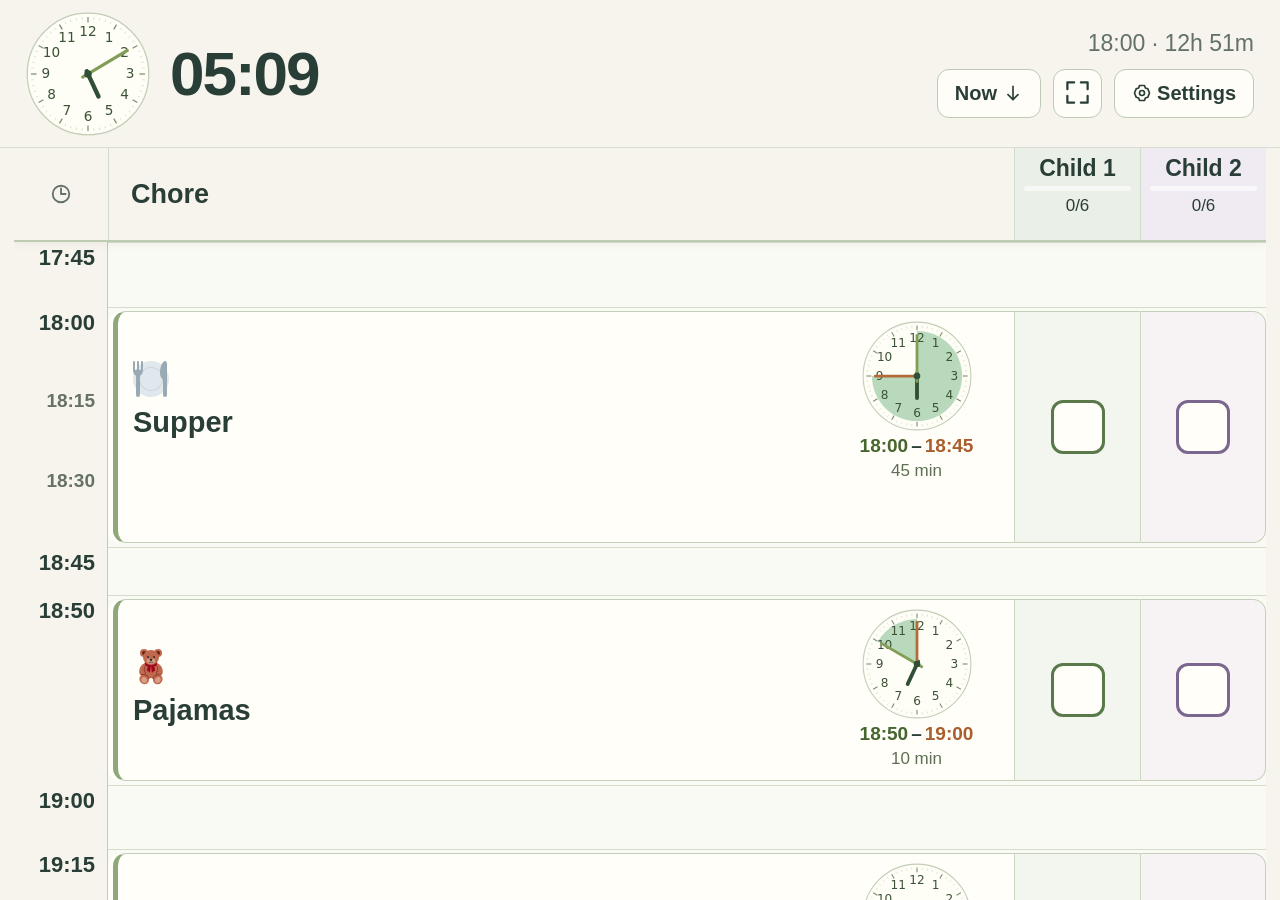
==== commit 28a6df6c: "Allow parents to shift today’s remaining chore times" ====
--- a/index.html
+++ b/index.html
@@ -12,7 +12,7 @@
 <header class="topbar"><div class="current-clock"><div id="main-clock"></div><div id="digital-time" aria-label="Current time"></div></div><div class="top-actions"><div id="starts-in" aria-live="off"></div><button id="jump-now" class="secondary-button">Now <span data-ui-icon="down"></span></button><button class="icon-button" id="fullscreen" aria-label="Enter full screen" title="Full screen"><span data-ui-icon="fullscreen"></span></button><button id="settings-open" class="settings-button"><span data-ui-icon="settings"></span> Settings</button></div></header>
 <main><section id="schedule-scroll" aria-label="Children’s evening schedule" tabindex="0"><div id="schedule"><div id="column-heads"></div><div id="timeline"><div id="time-axis" aria-hidden="true"></div><div id="kid-columns"></div><div id="now-marker" hidden><span id="now-label">NOW</span><i></i></div></div></div></section></main>
 <div id="settings-backdrop" hidden></div>
-<dialog role="dialog" tabindex="-1" id="settings-dialog" aria-labelledby="settings-title"><form id="settings-form"><div class="dialog-heading"><div><p class="eyebrow">FOR THE GROWN-UPS</p><h2 id="settings-title">Settings</h2></div><button type="button" class="icon-button close-dialog" aria-label="Close settings"><span data-ui-icon="close"></span></button></div><p class="settings-intro">Add children, then assign chores and times. Each child checks their own box.</p><p class="settings-save-note">Changes save when you close Settings.</p><div class="editor-heading"><h3>Children</h3></div><div id="kids-editor"></div><button type="button" class="add-button" id="add-kid"><span data-ui-icon="plus"></span> Add child</button><div class="preferences"><label>Clock style<select id="clock-format"><option value="24">24-hour · 18:30</option><option value="12">12-hour · 6:30 PM</option></select></label><label class="toggle-label"><input id="celebrations-enabled" type="checkbox"> Little celebrations</label></div><div class="editor-heading"><h3>Chores</h3><span>Same-day times · no overlap per child</span></div><div id="chore-editor"></div><button type="button" class="add-button" id="add-chore"><span data-ui-icon="plus"></span> Add chore</button><p id="settings-error" class="error" role="alert" hidden></p><div class="settings-tools"><button type="button" id="preview-celebration"><span data-ui-icon="sparkle"></span> Try a celebration</button><button type="button" id="export-settings">Back up routine</button><button type="button" id="import-settings">Import routine</button><input type="file" id="import-file" accept="application/json,.json" hidden></div><p class="icon-credits">Icons: <a href="https://github.com/jdecked/twemoji">Twemoji</a>, Twitter and other contributors · <a href="https://creativecommons.org/licenses/by/4.0/">CC BY 4.0</a>.</p><p class="settings-note">Each child has separate progress, which resets at midnight. Clearing browser storage removes your saved routine.</p><div class="dialog-footer"><button type="button" class="secondary-button" id="discard-settings">Discard changes</button></div></form></dialog>
+<dialog role="dialog" tabindex="-1" id="settings-dialog" aria-labelledby="settings-title"><form id="settings-form"><div class="dialog-heading"><div><p class="eyebrow">FOR THE GROWN-UPS</p><h2 id="settings-title">Settings</h2></div><button type="button" class="icon-button close-dialog" aria-label="Close settings"><span data-ui-icon="close"></span></button></div><p class="settings-intro">Add children, then assign chores and times. Each child checks their own box.</p><p class="settings-save-note">Changes save when you close Settings.</p><section class="shift-settings" aria-labelledby="shift-title"><h3 id="shift-title">Shift today’s times</h3><p>Future and unfinished chores all move by the same amount. Completed past chores and checkmarks are preserved.</p><p id="shift-status" class="shift-note"></p><div class="shift-presets"><button type="button" data-shift-minutes="5">+5 min</button><button type="button" data-shift-minutes="10">+10 min</button><button type="button" data-shift-minutes="15">+15 min</button><button type="button" data-shift-minutes="30">+30 min</button></div><label class="shift-custom" for="shift-minutes">Offset in minutes<input id="shift-minutes" type="number" min="-1439" max="1439" step="1" value="15" aria-describedby="shift-direction"></label><p id="shift-direction" class="shift-note">Positive moves later; negative moves earlier.</p><div id="shift-preview" aria-live="polite"></div><div class="shift-actions"><button type="button" class="primary-button" id="shift-apply">Apply shift and close</button><button type="button" class="secondary-button" id="shift-undo" hidden>Undo last shift</button></div></section><div class="editor-heading"><h3>Children</h3></div><div id="kids-editor"></div><button type="button" class="add-button" id="add-kid"><span data-ui-icon="plus"></span> Add child</button><div class="preferences"><label>Clock style<select id="clock-format"><option value="24">24-hour · 18:30</option><option value="12">12-hour · 6:30 PM</option></select></label><label class="toggle-label"><input id="celebrations-enabled" type="checkbox"> Little celebrations</label></div><div class="editor-heading"><h3>Chores</h3><span>Same-day times · no overlap per child</span></div><div id="chore-editor"></div><button type="button" class="add-button" id="add-chore"><span data-ui-icon="plus"></span> Add chore</button><p id="settings-error" class="error" role="alert" hidden></p><div class="settings-tools"><button type="button" id="preview-celebration"><span data-ui-icon="sparkle"></span> Try a celebration</button><button type="button" id="export-settings">Back up routine</button><button type="button" id="import-settings">Import routine</button><input type="file" id="import-file" accept="application/json,.json" hidden></div><p class="icon-credits">Icons: <a href="https://github.com/jdecked/twemoji">Twemoji</a>, Twitter and other contributors · <a href="https://creativecommons.org/licenses/by/4.0/">CC BY 4.0</a>.</p><p class="settings-note">Each child has separate progress, which resets at midnight. Clearing browser storage removes your saved routine.</p><div class="dialog-footer"><button type="button" class="secondary-button" id="discard-settings">Discard changes</button></div></form></dialog>
 <div id="toast" class="toast" role="status" hidden></div><div id="celebration" class="celebration" hidden><div class="celebration-particles" aria-hidden="true"></div><button type="button" id="celebration-dismiss" aria-label="Dismiss celebration"><span id="celebration-icon" aria-hidden="true"></span><strong id="celebration-title">A little win!</strong><span id="celebration-subtitle">Look at you grow.</span><small>Tap to close</small></button></div>
 <script src="routine.js"></script><script src="app.js"></script>
 </body></html>
--- a/style.css
+++ b/style.css
@@ -65,3 +65,39 @@
 .icon-credits{font-size:13px;color:#637168;line-height:1.5}
 .icon-credits a{color:inherit}
 .child-check:checked:after{content:'';width:14px;height:27px;border:solid currentColor;border-width:0 5px 5px 0;transform:rotate(45deg);margin-top:-6px}
+
+/* Give celebrations a readable, generous size on shared tablets. */
+.celebration button,.celebration.late button{width:76vw;max-width:1040px;min-height:320px;max-height:90vh;overflow-y:auto;padding:40px 48px;gap:18px}
+.celebration button>span:first-child,.celebration.late button>span:first-child{font-size:104px}
+.celebration strong,.celebration.late strong{max-width:100%;font-size:42px;line-height:1.25;overflow-wrap:break-word}
+.celebration #celebration-subtitle,.celebration.late #celebration-subtitle{max-width:100%;font-size:24px;line-height:1.35;overflow-wrap:break-word}
+.celebration small{font-size:15px}
+@media(max-width:700px){
+ .celebration button,.celebration.late button{width:92vw;min-height:260px;padding:28px 22px;gap:14px}
+ .celebration button>span:first-child,.celebration.late button>span:first-child{font-size:84px}
+ .celebration strong,.celebration.late strong{font-size:32px}
+ .celebration #celebration-subtitle,.celebration.late #celebration-subtitle{font-size:21px}
+ .celebration small{font-size:14px}
+}
+
+#fullscreen[data-awake="active"]{border-color:#688a51;box-shadow:inset 0 0 0 1px #688a51}
+#fullscreen[data-awake="failed"]{border-color:#b96140}
+
+.shift-settings{margin:24px 0;padding:18px;border:1px solid #bdcdb1;border-radius:14px;background:#eef3e7}
+.shift-settings h3{font-size:24px;margin:0 0 10px}
+.shift-settings p{font-size:16px;line-height:1.45;margin:8px 0}
+.shift-settings .shift-note{font-size:14px;color:#516746}
+.shift-presets,.shift-actions{display:flex;flex-wrap:wrap;gap:8px;margin-top:14px}
+.shift-presets button{padding:10px 14px;min-height:44px;border:1px solid #bdcbb4;border-radius:9px;background:#fffdf8;font-size:17px}
+.shift-custom{display:flex;align-items:center;gap:12px;margin-top:14px;font-size:17px}
+.shift-custom input{width:110px;font-size:20px}
+.shift-preview-list{list-style:none;padding:0;margin:10px 0;max-height:190px;overflow:auto;-webkit-overflow-scrolling:touch}
+.shift-preview-list li{display:flex;flex-wrap:wrap;justify-content:space-between;gap:5px 16px;border-top:1px solid #d3ddc9;padding:9px 0;font-size:16px;line-height:1.4}
+.shift-preview-list strong{overflow-wrap:break-word;max-width:100%}
+.shift-preview-list span{font-variant-numeric:tabular-nums}
+.shift-preview-list s{color:#637168}
+.shift-preview-list b{color:#345d36}
+.shift-actions button{font-size:17px;max-width:100%}
+@media(max-width:450px){.shift-settings{padding:12px}.shift-presets button{padding:9px 11px;font-size:16px}.shift-actions button{width:100%}}
+
+@media(max-width:450px){.shift-presets button{flex:1 1 calc(50% - 8px)}}
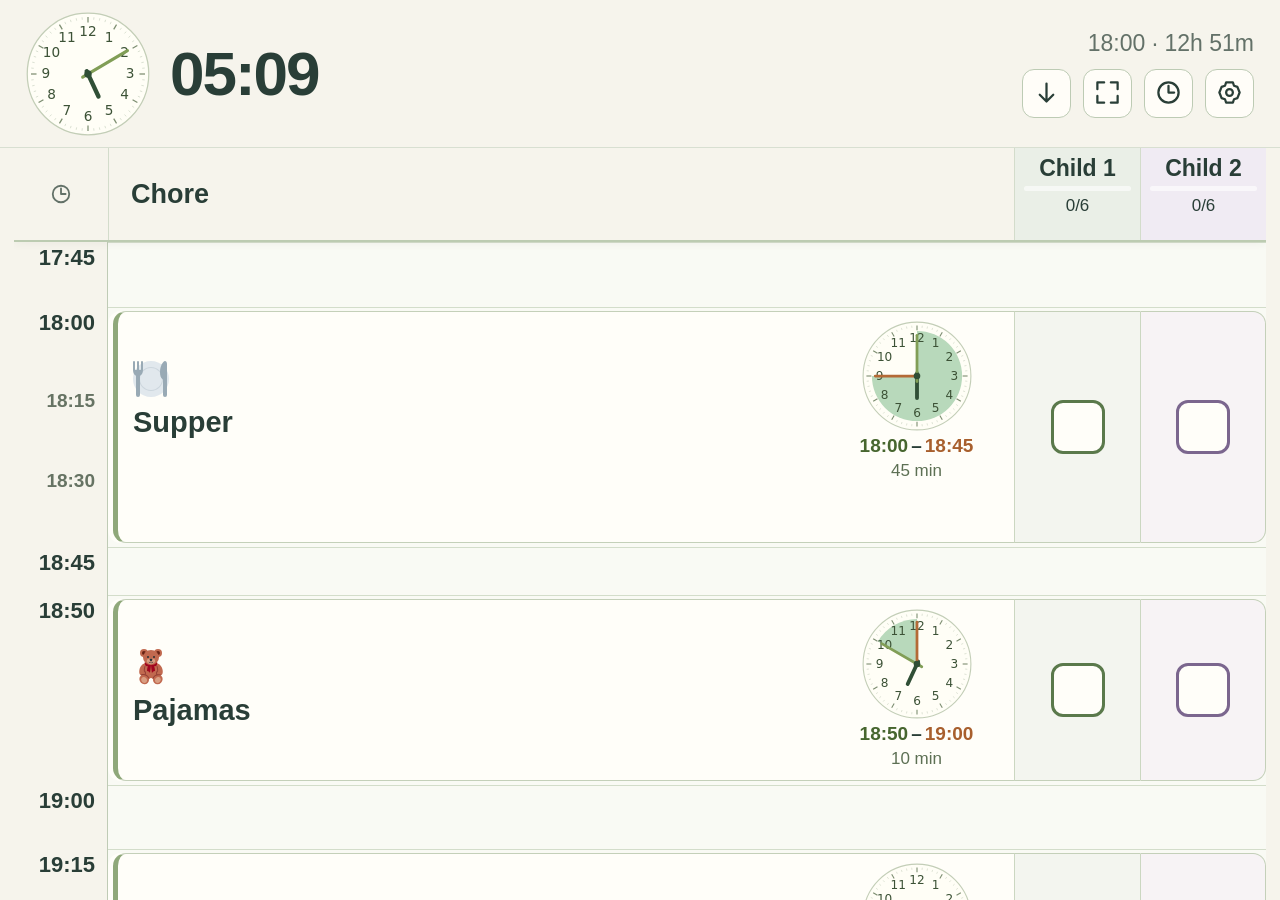
==== commit df9531e6: "Move daily time shifts into a separate dialog and compact toolbar" ====
--- a/index.html
+++ b/index.html
@@ -9,10 +9,11 @@
 <body>
 <div id="startup-warning" class="notice" role="alert">Loading the app. If this notice stays visible, open the routine in Firefox 68 or newer and make sure JavaScript is enabled.</div>
 <div id="storage-warning" class="notice" hidden>Your browser cannot save changes. Keep this page open, or enable local storage to remember your routine.</div>
-<header class="topbar"><div class="current-clock"><div id="main-clock"></div><div id="digital-time" aria-label="Current time"></div></div><div class="top-actions"><div id="starts-in" aria-live="off"></div><button id="jump-now" class="secondary-button">Now <span data-ui-icon="down"></span></button><button class="icon-button" id="fullscreen" aria-label="Enter full screen" title="Full screen"><span data-ui-icon="fullscreen"></span></button><button id="settings-open" class="settings-button"><span data-ui-icon="settings"></span> Settings</button></div></header>
+<header class="topbar"><div class="current-clock"><div id="main-clock"></div><div id="digital-time" aria-label="Current time"></div></div><div class="top-actions"><div id="starts-in" aria-live="off"></div><button id="jump-now" class="icon-button" aria-label="Now" title="Now"><span data-ui-icon="down"></span></button><button class="icon-button" id="fullscreen" aria-label="Enter full screen" title="Full screen"><span data-ui-icon="fullscreen"></span></button><button id="shift-open" class="icon-button" aria-label="Shift times" title="Shift times"><span data-ui-icon="clock"></span></button><button id="settings-open" class="icon-button" aria-label="Settings" title="Settings"><span data-ui-icon="settings"></span></button></div></header>
 <main><section id="schedule-scroll" aria-label="Children’s evening schedule" tabindex="0"><div id="schedule"><div id="column-heads"></div><div id="timeline"><div id="time-axis" aria-hidden="true"></div><div id="kid-columns"></div><div id="now-marker" hidden><span id="now-label">NOW</span><i></i></div></div></div></section></main>
 <div id="settings-backdrop" hidden></div>
-<dialog role="dialog" tabindex="-1" id="settings-dialog" aria-labelledby="settings-title"><form id="settings-form"><div class="dialog-heading"><div><p class="eyebrow">FOR THE GROWN-UPS</p><h2 id="settings-title">Settings</h2></div><button type="button" class="icon-button close-dialog" aria-label="Close settings"><span data-ui-icon="close"></span></button></div><p class="settings-intro">Add children, then assign chores and times. Each child checks their own box.</p><p class="settings-save-note">Changes save when you close Settings.</p><section class="shift-settings" aria-labelledby="shift-title"><h3 id="shift-title">Shift today’s times</h3><p>Future and unfinished chores all move by the same amount. Completed past chores and checkmarks are preserved.</p><p id="shift-status" class="shift-note"></p><div class="shift-presets"><button type="button" data-shift-minutes="5">+5 min</button><button type="button" data-shift-minutes="10">+10 min</button><button type="button" data-shift-minutes="15">+15 min</button><button type="button" data-shift-minutes="30">+30 min</button></div><label class="shift-custom" for="shift-minutes">Offset in minutes<input id="shift-minutes" type="number" min="-1439" max="1439" step="1" value="15" aria-describedby="shift-direction"></label><p id="shift-direction" class="shift-note">Positive moves later; negative moves earlier.</p><div id="shift-preview" aria-live="polite"></div><div class="shift-actions"><button type="button" class="primary-button" id="shift-apply">Apply shift and close</button><button type="button" class="secondary-button" id="shift-undo" hidden>Undo last shift</button></div></section><div class="editor-heading"><h3>Children</h3></div><div id="kids-editor"></div><button type="button" class="add-button" id="add-kid"><span data-ui-icon="plus"></span> Add child</button><div class="preferences"><label>Clock style<select id="clock-format"><option value="24">24-hour · 18:30</option><option value="12">12-hour · 6:30 PM</option></select></label><label class="toggle-label"><input id="celebrations-enabled" type="checkbox"> Little celebrations</label></div><div class="editor-heading"><h3>Chores</h3><span>Same-day times · no overlap per child</span></div><div id="chore-editor"></div><button type="button" class="add-button" id="add-chore"><span data-ui-icon="plus"></span> Add chore</button><p id="settings-error" class="error" role="alert" hidden></p><div class="settings-tools"><button type="button" id="preview-celebration"><span data-ui-icon="sparkle"></span> Try a celebration</button><button type="button" id="export-settings">Back up routine</button><button type="button" id="import-settings">Import routine</button><input type="file" id="import-file" accept="application/json,.json" hidden></div><p class="icon-credits">Icons: <a href="https://github.com/jdecked/twemoji">Twemoji</a>, Twitter and other contributors · <a href="https://creativecommons.org/licenses/by/4.0/">CC BY 4.0</a>.</p><p class="settings-note">Each child has separate progress, which resets at midnight. Clearing browser storage removes your saved routine.</p><div class="dialog-footer"><button type="button" class="secondary-button" id="discard-settings">Discard changes</button></div></form></dialog>
+<dialog role="dialog" tabindex="-1" id="shift-dialog" aria-labelledby="shift-title"><div class="dialog-heading"><div><p class="eyebrow">FOR THE GROWN-UPS · TODAY ONLY</p><h2 id="shift-title">Shift times</h2></div><button type="button" class="icon-button close-dialog" aria-label="Close time shift"><span data-ui-icon="close"></span></button></div><section class="shift-settings"><p>Future and unfinished chores all move by the same amount. Completed past chores and checkmarks are preserved.</p><p id="shift-status" class="shift-note"></p><div class="shift-presets"><button type="button" data-shift-minutes="5">+5 min</button><button type="button" data-shift-minutes="10">+10 min</button><button type="button" data-shift-minutes="15">+15 min</button><button type="button" data-shift-minutes="30">+30 min</button></div><label class="shift-custom" for="shift-minutes">Offset in minutes<input id="shift-minutes" type="number" min="-1439" max="1439" step="1" value="15" aria-describedby="shift-direction"></label><p id="shift-direction" class="shift-note">Positive moves later; negative moves earlier.</p><div id="shift-preview" aria-live="polite"></div><div class="shift-actions"><button type="button" class="primary-button" id="shift-apply">Apply shift and close</button><button type="button" class="secondary-button" id="shift-undo" hidden>Undo last shift</button></div></section><div class="dialog-footer"><button type="button" class="secondary-button" id="shift-cancel">Cancel</button></div></dialog>
+<dialog role="dialog" tabindex="-1" id="settings-dialog" aria-labelledby="settings-title"><form id="settings-form"><div class="dialog-heading"><div><p class="eyebrow">FOR THE GROWN-UPS</p><h2 id="settings-title">Settings</h2></div><button type="button" class="icon-button close-dialog" aria-label="Close settings"><span data-ui-icon="close"></span></button></div><p class="settings-intro">Add children, then assign chores and times. Each child checks their own box.</p><p class="settings-save-note">Changes save when you close Settings.</p><div class="editor-heading"><h3>Children</h3></div><div id="kids-editor"></div><button type="button" class="add-button" id="add-kid"><span data-ui-icon="plus"></span> Add child</button><div class="preferences"><label>Clock style<select id="clock-format"><option value="24">24-hour · 18:30</option><option value="12">12-hour · 6:30 PM</option></select></label><label class="toggle-label"><input id="celebrations-enabled" type="checkbox"> Little celebrations</label></div><div class="editor-heading"><h3>Chores</h3><span>Same-day times · no overlap per child</span></div><div id="chore-editor"></div><button type="button" class="add-button" id="add-chore"><span data-ui-icon="plus"></span> Add chore</button><p id="settings-error" class="error" role="alert" hidden></p><div class="settings-tools"><button type="button" id="preview-celebration"><span data-ui-icon="sparkle"></span> Try a celebration</button><button type="button" id="export-settings">Back up routine</button><button type="button" id="import-settings">Import routine</button><input type="file" id="import-file" accept="application/json,.json" hidden></div><p class="icon-credits">Icons: <a href="https://github.com/jdecked/twemoji">Twemoji</a>, Twitter and other contributors · <a href="https://creativecommons.org/licenses/by/4.0/">CC BY 4.0</a>.</p><p class="settings-note">Each child has separate progress, which resets at midnight. Clearing browser storage removes your saved routine.</p><div class="dialog-footer"><button type="button" class="secondary-button" id="discard-settings">Discard changes</button></div></form></dialog>
 <div id="toast" class="toast" role="status" hidden></div><div id="celebration" class="celebration" hidden><div class="celebration-particles" aria-hidden="true"></div><button type="button" id="celebration-dismiss" aria-label="Dismiss celebration"><span id="celebration-icon" aria-hidden="true"></span><strong id="celebration-title">A little win!</strong><span id="celebration-subtitle">Look at you grow.</span><small>Tap to close</small></button></div>
 <script src="routine.js"></script><script src="app.js"></script>
 </body></html>
--- a/style.css
+++ b/style.css
@@ -1,7 +1,7 @@
 :root{--ink:#293e37;--muted:#637168;--green:#456b54;--cream:#f6f4ec;--line:#d8dfd1;--axis:94px;--head:94px}*{box-sizing:border-box}body{margin:0;background:var(--cream);color:var(--ink);font:18px ui-sans-serif,-apple-system,BlinkMacSystemFont,'Segoe UI',sans-serif;-webkit-tap-highlight-color:transparent}button,input,select{font:inherit}button,input,select{touch-action:manipulation}button{cursor:pointer;color:inherit}button:focus-visible,input:focus-visible,select:focus-visible,#schedule-scroll:focus-visible{outline:3px solid #9c76ba;outline-offset:3px}button:disabled{opacity:.4;cursor:default}[hidden]{display:none!important}.topbar{height:148px;display:flex;justify-content:space-between;align-items:center;gap:22px;padding:10px 26px;background:var(--cream);border-bottom:1px solid var(--line)}.current-clock{display:flex;align-items:center;gap:20px;min-width:0}#main-clock{width:124px;height:124px;flex-shrink:0}.clock-svg{width:100%;height:100%;display:block}#digital-time{font-size:62px;font-weight:700;letter-spacing:-2px;font-variant-numeric:tabular-nums;white-space:nowrap}#digital-time small{font-size:25px;letter-spacing:0;margin-left:8px}.top-actions{display:flex;align-items:center;justify-content:flex-end;gap:12px;flex-wrap:wrap}#starts-in{font-size:23px;color:var(--muted);flex-basis:100%;text-align:right;font-variant-numeric:tabular-nums}.icon-button,.settings-button,.secondary-button,.primary-button{border:1px solid #bdcbb4;border-radius:12px;background:#fffdf8;padding:12px 17px;font-size:20px;font-weight:600;min-height:48px}.icon-button{width:49px;padding:8px;font-size:27px}.primary-button{background:var(--green);color:white;border-color:var(--green)}main{padding:0 14px}#schedule-scroll{height:calc(100vh - 148px);height:calc(100dvh - 148px);overflow:auto;overscroll-behavior:contain;scroll-behavior:smooth;position:relative}#schedule{min-width:calc(var(--axis) + var(--kid-count)*350px);width:100%;position:relative}#column-heads{position:sticky;top:0;z-index:8;display:grid;grid-template-columns:var(--axis) repeat(var(--kid-count),minmax(0,1fr));height:var(--head);background:var(--cream);border-bottom:2px solid #bccbb1;box-shadow:0 4px 7px #24352208}.axis-head{font-size:22px;display:flex;align-items:center;justify-content:center;color:var(--muted)}.kid-head{border-left:1px solid #d3dccb;padding:14px 18px;display:flex;align-items:center;gap:14px;background:var(--kid-bg);min-width:0}.kid-name{font-size:30px;font-weight:750;overflow-wrap:anywhere;line-height:1.1;flex:1;min-width:0}.kid-score{font-size:23px;white-space:nowrap}.kid-progress{height:6px;background:#fff9;border-radius:10px;margin-top:10px;width:100%;overflow:hidden}.kid-progress>i{display:block;height:100%;background:var(--kid-color);transition:width .3s}.kid-name-wrap{flex:1;min-width:0}#timeline{position:relative}#time-axis{position:absolute;top:0;bottom:0;left:0;width:var(--axis);border-right:1px solid #bfcbb5;background:#f6f4ec}.time-tick{position:absolute;left:0;right:0;font-size:19px;font-weight:600;text-align:right;padding:3px 12px 0 0;font-variant-numeric:tabular-nums;color:#667363;line-height:1.2}.time-tick.major{font-size:22px;color:var(--ink);font-weight:750}.time-tick small{display:block;font-size:12px}#kid-columns{height:100%;margin-left:var(--axis);display:grid;grid-template-columns:repeat(var(--kid-count),minmax(0,1fr))}.kid-column{position:relative;min-width:0;border-right:1px solid #cbd5c1;background-color:#f9faf4;background-image:linear-gradient(to bottom,#cbd5c1 1px,transparent 1px);background-size:100% calc(var(--scale)*5px)}.kid-column:nth-child(even){background-color:#f1f4eb}.chore-card{position:absolute;left:7px;right:7px;width:calc(100% - 14px);border:2px solid #ccd6c2;border-left:6px solid var(--kid-color);border-radius:15px;background:#fffef9;display:grid;grid-template-columns:minmax(0,1fr) 165px;gap:7px;align-items:center;padding:12px 10px;text-align:left;transition:background .2s,border-color .2s;overflow:hidden}.chore-card:hover{border-color:var(--kid-color);background:#fafcf4}.chore-card.current{background:#e4efda;border-color:#779869}.chore-card.done{background:#e5eedf;border-color:#9ab98a}.chore-heading{display:flex;flex-direction:column;gap:9px;min-width:0}.chore-symbols{display:flex;align-items:center;gap:10px}.chore-icon{font-size:32px}.check-circle{width:30px;height:30px;border-radius:50%;display:grid;place-items:center;border:2px solid #afbea2;color:transparent;font-size:21px;flex-shrink:0}.done .check-circle{color:white;background:#648a54;border-color:#648a54}.chore-title{font-size:27px;font-weight:700;line-height:1.16;overflow-wrap:anywhere}.time-faces{display:flex;align-items:center;justify-content:center;gap:7px}.time-face{display:flex;flex-direction:column;align-items:center;gap:5px}.mini-clock{width:78px;height:78px;display:block}.time-digits{font-size:20px;font-weight:700;font-variant-numeric:tabular-nums;white-space:nowrap}.time-digits small{font-size:11px;display:block;text-align:center}.time-arrow{font-size:21px;position:absolute;right:87px;top:12px;color:#6b7c60;transform:translateY(-10px);background:#fffef9;border-radius:50%;width:20px;text-align:center}.current .time-arrow{background:#e4efda}.done .time-arrow{background:#e5eedf}.empty-column{font-size:34px;color:#8c9d7e;text-align:center;position:sticky;top:120px;padding-top:35px}#now-marker{position:absolute;left:0;right:0;z-index:5;display:flex;align-items:center;pointer-events:none;transform:translateY(-50%)}#now-label{background:#b96140;color:white;border:2px solid var(--cream);font-size:17px;line-height:1.15;font-weight:800;border-radius:8px;text-align:center;min-width:94px;padding:7px 5px;font-variant-numeric:tabular-nums}#now-marker i{height:3px;flex:1;background:#b96140;box-shadow:0 1px #fff8}.notice{background:#ffe3b5;padding:10px;text-align:center;font-size:15px}.notice:not([hidden])~main #schedule-scroll{height:calc(100vh - 195px);height:calc(100dvh - 195px)}.toast{position:fixed;bottom:22px;left:50%;transform:translateX(-50%);background:#344e40;color:white;padding:13px 23px;border-radius:13px;z-index:20;font-size:19px;max-width:90vw;text-align:center}dialog{width:860px;max-width:calc(100% - 24px);width:min(860px,calc(100% - 24px));max-height:94vh;max-height:94dvh;border:1px solid #d1dac6;border-radius:22px;padding:26px;background:#fcfbf5;color:var(--ink);box-shadow:0 25px 100px #1b2f3330}dialog::backdrop{background:#263e3566;backdrop-filter:blur(4px)}.dialog-heading{display:flex;align-items:center;justify-content:space-between;gap:15px}.dialog-heading h2{font-size:32px;margin:0}.eyebrow{font-size:13px;letter-spacing:1px;color:var(--muted);margin:0 0 7px}.settings-intro{font-size:17px;line-height:1.5;color:var(--muted);margin:15px 0 24px}.editor-heading{display:flex;align-items:center;justify-content:space-between;gap:10px;margin:24px 0 12px}.editor-heading h3{font-size:23px;margin:0}.editor-heading span{font-size:13px;color:var(--muted)}input:not([type=checkbox]):not([type=file]),select{border:1px solid #c6d2ba;border-radius:8px;padding:10px;background:#fffef9;color:var(--ink);min-width:0;min-height:47px}.kid-editor-row{display:flex;align-items:center;gap:12px;margin:9px 0;background:var(--kid-bg);border-radius:10px;padding:10px}.kid-editor-row input{flex:1;width:100%;font-size:21px}.kid-swatch{width:17px;height:38px;border-radius:8px;background:var(--kid-color);flex-shrink:0}.delete-kid,.delete-chore{width:44px;min-height:44px;border:0;background:transparent;font-size:27px;color:#995f49;flex-shrink:0}.preferences{display:flex;align-items:center;gap:26px;flex-wrap:wrap;margin:24px 0}.preferences>label{display:flex;align-items:center;gap:12px;font-size:17px}.toggle-label input{accent-color:var(--green);height:22px;width:22px}.editor-row{border:1px solid #d1dcc7;background:#eef2e6;border-radius:14px;padding:14px;margin:13px 0}.edit-main{display:grid;grid-template-columns:65px minmax(100px,1fr) 125px 125px 40px;gap:9px;align-items:end}.edit-main label{display:flex;flex-direction:column;gap:5px;font-size:13px;color:var(--muted)}.edit-main input{width:100%;font-size:17px}.edit-main select{font-size:24px;padding:8px}.assignments{border:0;border-top:1px solid #d1dcc7;padding:12px 0 0;margin:13px 0 0;display:flex;flex-wrap:wrap;gap:9px}.assignments legend{font-size:13px;padding:0 5px;color:var(--muted)}.assignment{display:flex;align-items:center;gap:7px;padding:9px 12px;border:1px solid #c4d1b9;border-radius:9px;background:#fffdf8;font-size:18px;min-height:45px;overflow-wrap:anywhere}.assignment input{width:20px;height:20px;accent-color:var(--green);flex-shrink:0}.assignment:has(input:checked){background:#dce8ce;border-color:#98b47e}.add-button{width:100%;padding:13px;border:1px dashed #9db58a;border-radius:10px;background:transparent;font-size:18px;color:#456b36;margin:4px 0}.settings-tools{display:flex;gap:18px;flex-wrap:wrap;border-top:1px solid #d8dfd0;padding-top:18px;margin-top:25px}.settings-tools button{font-size:15px;background:transparent;border:0;color:#426838;text-decoration:underline;min-height:44px}.settings-note{font-size:14px;line-height:1.5;color:var(--muted)}.dialog-footer{display:flex;justify-content:flex-end;gap:12px;border-top:1px solid #d8dfd0;padding-top:18px}.error{background:#f7e0d1;border-radius:9px;padding:13px;color:#87452f;font-size:17px;line-height:1.5}
 .celebration{position:fixed;top:0;right:0;bottom:0;left:0;z-index:30;display:grid;place-items:center;background:#eff0e858;backdrop-filter:blur(2px);overflow:hidden;pointer-events:none}.celebration[hidden]{display:none}.celebration button{pointer-events:auto;display:flex;align-items:center;flex-direction:column;gap:12px;background:#fffdf5ed;border:1px solid #e2dfce;border-radius:32px;padding:35px 45px;box-shadow:0 16px 80px #314c391a;animation:pop-in .4s ease;max-width:90vw;text-align:center}.celebration button>span:first-child{font-size:72px;animation:bob .8s ease-in-out infinite alternate}.celebration strong{font:32px var(--serif)}.celebration button>span{font-size:14px;color:#728260}.celebration small{color:#a0a68e;font-size:10px;margin-top:5px}.celebration-particles{position:absolute;top:0;right:0;bottom:0;left:0;overflow:hidden;pointer-events:none}.particle{position:absolute;left:50%;top:50%;font-size:var(--size);color:var(--color);animation:burst var(--duration) ease-out forwards;animation-delay:var(--delay);opacity:0}.celebration.grand button{border:2px solid #c3cfa5}.celebration[data-motion="rain"] .particle{animation-name:rain}.celebration[data-motion="float"] .particle{animation-name:float-up}.celebration[data-motion="orbit"] .particle{animation-name:orbit}.celebration[data-motion="bounce"] .particle{animation-name:bounce-out}@keyframes pop-in{from{opacity:0;transform:scale(.8) translateY(20px)}to{opacity:1;transform:scale(1) translateY(0)}}@keyframes bob{to{transform:translateY(-8px) rotate(7deg)}}@keyframes burst{0%{opacity:0;transform:translate(0,0) scale(.2)}15%{opacity:1}85%{opacity:1}100%{opacity:0;transform:translate(var(--x),var(--y)) rotate(var(--r)) scale(1)}}@keyframes rain{0%{opacity:0;transform:translate(var(--x),-55vh) rotate(0deg)}15%{opacity:1}90%{opacity:1}100%{opacity:0;transform:translate(var(--x),55vh) rotate(var(--r))}}@keyframes float-up{0%{opacity:0;transform:translate(var(--x),45vh) scale(.5)}20%{opacity:1}80%{opacity:1}100%{opacity:0;transform:translate(calc(var(--x) + 30px),-55vh) rotate(var(--r))}}@keyframes orbit{0%{opacity:0;transform:rotate(0deg) translateX(30px)}15%{opacity:1}80%{opacity:1}100%{opacity:0;transform:rotate(var(--r)) translateX(var(--x))}}@keyframes bounce-out{0%{opacity:0;transform:translate(0,0) scale(.2)}20%{opacity:1;transform:translate(var(--x),var(--y)) scale(1.3)}50%{transform:translate(var(--x),calc(var(--y) - 30px)) scale(1)}80%{opacity:1}100%{opacity:0;transform:translate(var(--x),calc(var(--y) + 100px)) scale(.8)}}
 @media(max-width:700px){.topbar{height:126px;padding:8px 12px;gap:10px}.current-clock{gap:9px}#main-clock{width:94px;height:94px}#digital-time{font-size:42px}#digital-time small{font-size:18px;margin-left:4px}.top-actions{gap:6px}#starts-in{font-size:18px}.top-actions button{font-size:16px;padding:8px;min-height:41px}.top-actions .icon-button{width:40px;font-size:24px}main{padding:0 5px}#schedule-scroll{height:calc(100vh - 126px);height:calc(100dvh - 126px)}:root{--axis:80px;--head:84px}#now-label{min-width:80px;font-size:15px}.time-tick{font-size:17px;padding-right:8px}.time-tick.major{font-size:19px}.kid-head{padding:12px}.kid-name{font-size:28px}.kid-score{font-size:21px}.edit-main{grid-template-columns:60px minmax(85px,1fr) 42px}.edit-main label:nth-child(3){grid-column:1 / 2;width:115px}.edit-main label:nth-child(4){grid-column:2;justify-self:end;width:115px}.delete-chore{grid-column:3;grid-row:1 / 3}.editor-heading{align-items:flex-start}.editor-heading span{max-width:140px;text-align:right}.preferences{gap:15px}.preferences>label{flex-wrap:wrap}.preferences select{font-size:16px}dialog{padding:22px 15px}.settings-tools{gap:14px}}
-@media(max-width:450px){.topbar{height:148px}.current-clock{flex-direction:column;gap:0}#main-clock{width:80px;height:80px}#digital-time{font-size:30px;letter-spacing:-.5px}#digital-time small{font-size:14px}#starts-in{font-size:17px}.top-actions{max-width:208px}.top-actions .icon-button{display:none}#schedule-scroll{height:calc(100vh - 148px);height:calc(100dvh - 148px)}}
+@media(max-width:450px){.topbar{height:148px}.current-clock{flex-direction:column;gap:0}#main-clock{width:80px;height:80px}#digital-time{font-size:30px;letter-spacing:-.5px}#digital-time small{font-size:14px}#starts-in{font-size:17px}.top-actions{max-width:208px}#schedule-scroll{height:calc(100vh - 148px);height:calc(100dvh - 148px)}}
 @media(prefers-reduced-motion:reduce){*,*:before,*:after{animation:none!important;transition:none!important;scroll-behavior:auto!important}.celebration-particles{display:none}}
 
 .chore-card{display:block;padding:0;overflow:visible}.chore-content{display:grid;grid-template-columns:minmax(0,1fr) 165px;gap:7px;align-items:center;padding:12px 10px;position:sticky;top:calc(var(--head) + 8px);min-height:140px}.chore-content .time-arrow{top:14px}.celebration strong{font:700 32px ui-sans-serif,system-ui,sans-serif}.celebration button{color:var(--ink)}
@@ -101,3 +101,6 @@
 @media(max-width:450px){.shift-settings{padding:12px}.shift-presets button{padding:9px 11px;font-size:16px}.shift-actions button{width:100%}}
 
 @media(max-width:450px){.shift-presets button{flex:1 1 calc(50% - 8px)}}
+
+#shift-dialog{width:680px;max-width:calc(100% - 24px)}
+#shift-dialog .shift-settings{margin:20px 0;border:0;padding:0;background:transparent}
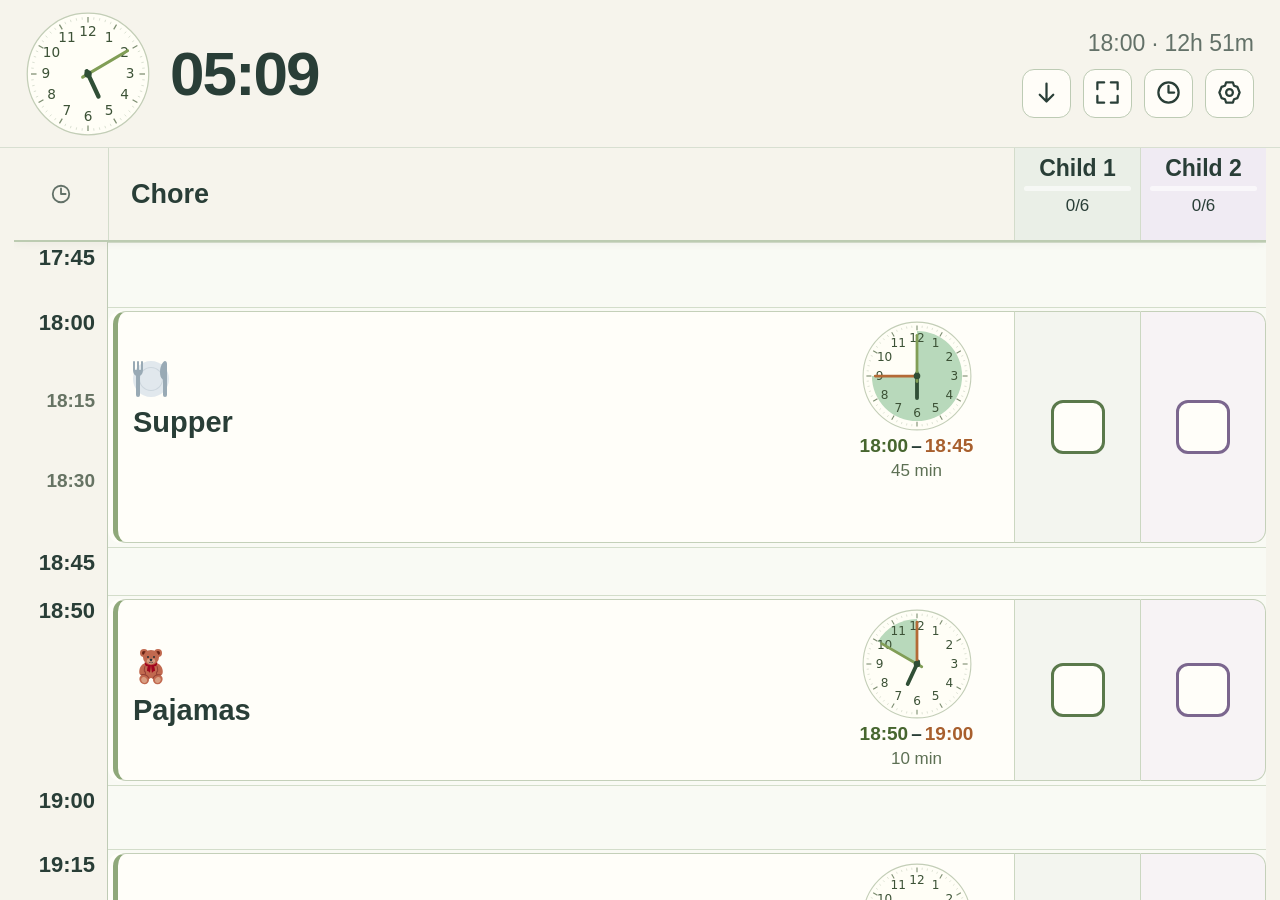
==== commit 96f54943: "Add categorized chore icon picker with 82 bundled icons and Health category" ====
--- a/index.html
+++ b/index.html
@@ -14,6 +14,7 @@
 <div id="settings-backdrop" hidden></div>
 <dialog role="dialog" tabindex="-1" id="shift-dialog" aria-labelledby="shift-title"><div class="dialog-heading"><div><p class="eyebrow">FOR THE GROWN-UPS · TODAY ONLY</p><h2 id="shift-title">Shift times</h2></div><button type="button" class="icon-button close-dialog" aria-label="Close time shift"><span data-ui-icon="close"></span></button></div><section class="shift-settings"><p>Future and unfinished chores all move by the same amount. Completed past chores and checkmarks are preserved.</p><p id="shift-status" class="shift-note"></p><div class="shift-presets"><button type="button" data-shift-minutes="5">+5 min</button><button type="button" data-shift-minutes="10">+10 min</button><button type="button" data-shift-minutes="15">+15 min</button><button type="button" data-shift-minutes="30">+30 min</button></div><label class="shift-custom" for="shift-minutes">Offset in minutes<input id="shift-minutes" type="number" min="-1439" max="1439" step="1" value="15" aria-describedby="shift-direction"></label><p id="shift-direction" class="shift-note">Positive moves later; negative moves earlier.</p><div id="shift-preview" aria-live="polite"></div><div class="shift-actions"><button type="button" class="primary-button" id="shift-apply">Apply shift and close</button><button type="button" class="secondary-button" id="shift-undo" hidden>Undo last shift</button></div></section><div class="dialog-footer"><button type="button" class="secondary-button" id="shift-cancel">Cancel</button></div></dialog>
 <dialog role="dialog" tabindex="-1" id="settings-dialog" aria-labelledby="settings-title"><form id="settings-form"><div class="dialog-heading"><div><p class="eyebrow">FOR THE GROWN-UPS</p><h2 id="settings-title">Settings</h2></div><button type="button" class="icon-button close-dialog" aria-label="Close settings"><span data-ui-icon="close"></span></button></div><p class="settings-intro">Add children, then assign chores and times. Each child checks their own box.</p><p class="settings-save-note">Changes save when you close Settings.</p><div class="editor-heading"><h3>Children</h3></div><div id="kids-editor"></div><button type="button" class="add-button" id="add-kid"><span data-ui-icon="plus"></span> Add child</button><div class="preferences"><label>Clock style<select id="clock-format"><option value="24">24-hour · 18:30</option><option value="12">12-hour · 6:30 PM</option></select></label><label class="toggle-label"><input id="celebrations-enabled" type="checkbox"> Little celebrations</label></div><div class="editor-heading"><h3>Chores</h3><span>Same-day times · no overlap per child</span></div><div id="chore-editor"></div><button type="button" class="add-button" id="add-chore"><span data-ui-icon="plus"></span> Add chore</button><p id="settings-error" class="error" role="alert" hidden></p><div class="settings-tools"><button type="button" id="preview-celebration"><span data-ui-icon="sparkle"></span> Try a celebration</button><button type="button" id="export-settings">Back up routine</button><button type="button" id="import-settings">Import routine</button><input type="file" id="import-file" accept="application/json,.json" hidden></div><p class="icon-credits">Icons: <a href="https://github.com/jdecked/twemoji">Twemoji</a>, Twitter and other contributors · <a href="https://creativecommons.org/licenses/by/4.0/">CC BY 4.0</a>.</p><p class="settings-note">Each child has separate progress, which resets at midnight. Clearing browser storage removes your saved routine.</p><div class="dialog-footer"><button type="button" class="secondary-button" id="discard-settings">Discard changes</button></div></form></dialog>
+<dialog role="dialog" tabindex="-1" id="icon-dialog" aria-labelledby="icon-picker-title"><div class="dialog-heading"><h2 id="icon-picker-title">Choose icon</h2><button type="button" class="icon-button close-dialog" aria-label="Close icon picker"><span data-ui-icon="close"></span></button></div><p class="icon-picker-intro">Choose a picture for this chore.</p><div id="icon-categories" role="group" aria-label="Icon categories"></div><div id="icon-choices" role="group" aria-label="Chore icons"></div><div class="dialog-footer"><button type="button" class="secondary-button" id="icon-picker-cancel">Cancel</button></div></dialog>
 <div id="toast" class="toast" role="status" hidden></div><div id="celebration" class="celebration" hidden><div class="celebration-particles" aria-hidden="true"></div><button type="button" id="celebration-dismiss" aria-label="Dismiss celebration"><span id="celebration-icon" aria-hidden="true"></span><strong id="celebration-title">A little win!</strong><span id="celebration-subtitle">Look at you grow.</span><small>Tap to close</small></button></div>
 <script src="routine.js"></script><script src="app.js"></script>
 </body></html>
--- a/style.css
+++ b/style.css
@@ -56,12 +56,7 @@
 .app-icon,.ui-icon{display:inline-block;width:1em;height:1em;vertical-align:-.15em;flex-shrink:0}
 .chore-icon{display:block;width:1em;height:1em;line-height:1}
 .kid-score .ui-icon{width:17px;height:17px;margin-left:4px}
-.icon-picker{display:block;position:relative;height:47px;border:1px solid #c6d2ba;border-radius:8px;background:#fffef9}
-.icon-preview{display:flex;align-items:center;justify-content:center;height:100%;padding:4px}
-.icon-preview .app-icon{width:30px;height:30px}
-.icon-preview .ui-icon{width:14px;height:14px;margin-left:2px}
-.edit-main .edit-icon{position:absolute;top:0;left:0;opacity:0;width:100%;height:100%;padding:0;font-size:17px;cursor:pointer}
-.icon-picker:focus-within{outline:3px solid #9c76ba;outline-offset:3px}
+
 .icon-credits{font-size:13px;color:#637168;line-height:1.5}
 .icon-credits a{color:inherit}
 .child-check:checked:after{content:'';width:14px;height:27px;border:solid currentColor;border-width:0 5px 5px 0;transform:rotate(45deg);margin-top:-6px}
@@ -104,3 +99,20 @@
 
 #shift-dialog{width:680px;max-width:calc(100% - 24px)}
 #shift-dialog .shift-settings{margin:20px 0;border:0;padding:0;background:transparent}
+
+.icon-field{display:flex;flex-direction:column;gap:5px;font-size:13px;color:var(--muted)}
+.edit-main .icon-picker{display:flex;align-items:center;justify-content:center;height:47px;width:100%;padding:4px;border:1px solid #c6d2ba;border-radius:8px;background:#fffef9}
+.icon-picker .app-icon{width:32px;height:32px}.icon-picker .ui-icon{width:14px;height:14px;margin-left:2px}
+#icon-dialog{width:720px;max-width:calc(100% - 24px);height:760px;max-height:90vh;max-height:90dvh}
+#icon-dialog[open]{display:flex;flex-direction:column;overflow:hidden}
+#icon-dialog .dialog-heading{flex-shrink:0}#icon-picker-title{overflow-wrap:break-word;font-size:27px;min-width:0}#icon-dialog .close-dialog{flex-shrink:0}
+.icon-picker-intro{font-size:16px;color:var(--muted);margin:12px 0}
+#icon-categories{display:flex;flex-wrap:wrap;flex-shrink:0;margin:0 -3px 10px}
+#icon-categories button{border:1px solid #bdcbb4;border-radius:10px;background:#fffdf8;min-height:44px;padding:8px 12px;font-size:16px;margin:3px}
+#icon-categories button[aria-pressed=true]{background:var(--green);color:white;border-color:var(--green)}
+#icon-choices{display:grid;grid-template-columns:repeat(auto-fill,minmax(88px,1fr));grid-auto-rows:100px;gap:8px;overflow:auto;min-height:0;flex:1;padding:5px;-webkit-overflow-scrolling:touch}
+.icon-choice{display:flex;flex-direction:column;align-items:center;justify-content:center;border:2px solid #d1dcc7;border-radius:12px;background:#fffef9;padding:7px 3px;min-width:0}
+.icon-choice .app-icon{width:40px;height:40px;flex-shrink:0}.icon-choice span{font-size:14px;line-height:1.15;margin-top:7px;overflow-wrap:break-word;max-width:100%}
+.icon-choice[aria-pressed=true]{border-color:var(--green);background:#dce8ce;box-shadow:inset 0 0 0 1px var(--green)}
+#icon-dialog .dialog-footer{flex-shrink:0;margin-top:12px;padding-top:12px}
+@media(max-width:450px){#icon-dialog{max-width:calc(100% - 12px);width:calc(100% - 12px);padding:16px 10px}#icon-categories button{font-size:14px;padding:8px}#icon-choices{grid-template-columns:repeat(3,minmax(0,1fr));gap:6px}#icon-picker-title{font-size:23px}}
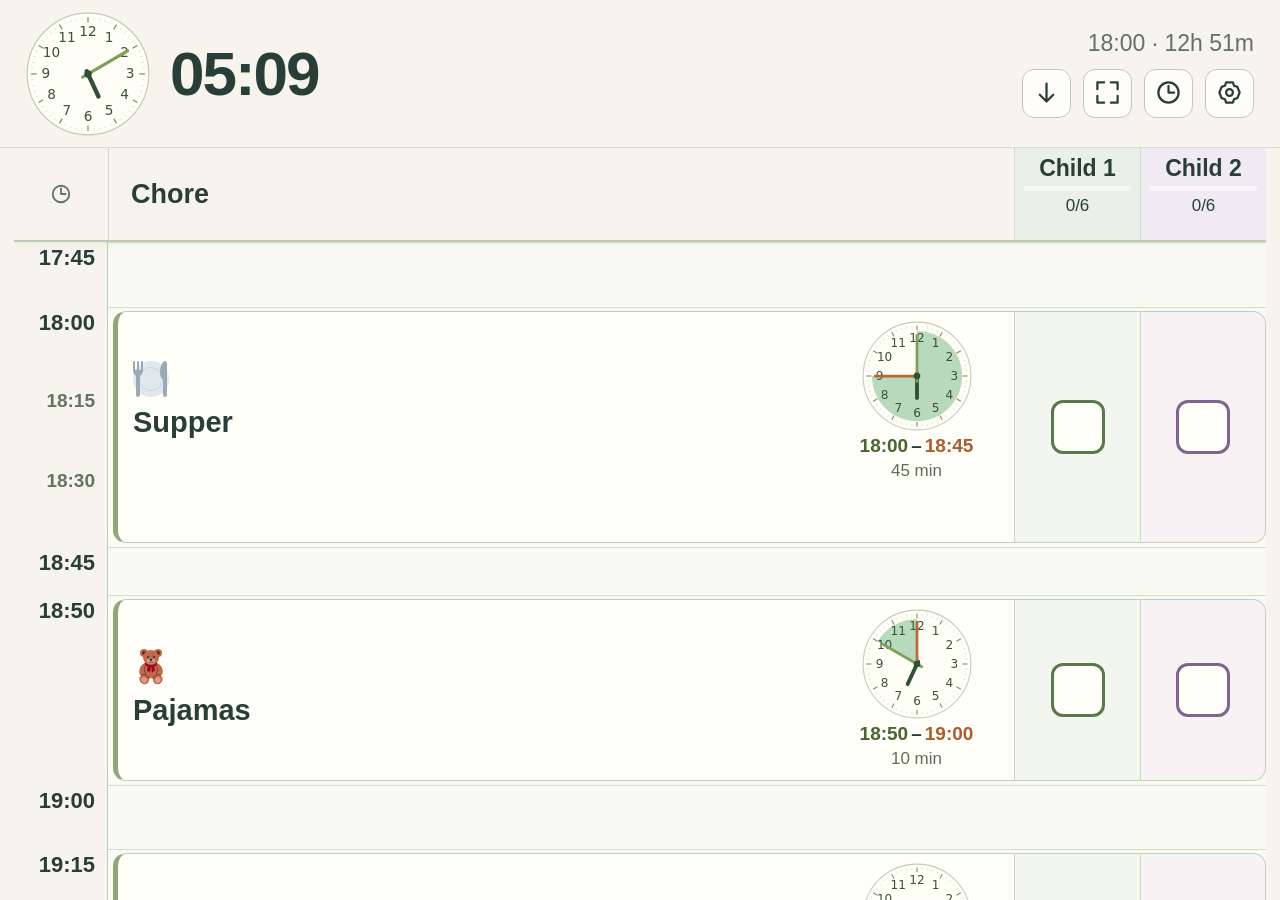
==== commit e61e9458: "Add an option to restore the original schedule after daily shifts" ====
--- a/index.html
+++ b/index.html
@@ -12,7 +12,7 @@
 <header class="topbar"><div class="current-clock"><div id="main-clock"></div><div id="digital-time" aria-label="Current time"></div></div><div class="top-actions"><div id="starts-in" aria-live="off"></div><button id="jump-now" class="icon-button" aria-label="Now" title="Now"><span data-ui-icon="down"></span></button><button class="icon-button" id="fullscreen" aria-label="Enter full screen" title="Full screen"><span data-ui-icon="fullscreen"></span></button><button id="shift-open" class="icon-button" aria-label="Shift times" title="Shift times"><span data-ui-icon="clock"></span></button><button id="settings-open" class="icon-button" aria-label="Settings" title="Settings"><span data-ui-icon="settings"></span></button></div></header>
 <main><section id="schedule-scroll" aria-label="Children’s evening schedule" tabindex="0"><div id="schedule"><div id="column-heads"></div><div id="timeline"><div id="time-axis" aria-hidden="true"></div><div id="kid-columns"></div><div id="now-marker" hidden><span id="now-label">NOW</span><i></i></div></div></div></section></main>
 <div id="settings-backdrop" hidden></div>
-<dialog role="dialog" tabindex="-1" id="shift-dialog" aria-labelledby="shift-title"><div class="dialog-heading"><div><p class="eyebrow">FOR THE GROWN-UPS · TODAY ONLY</p><h2 id="shift-title">Shift times</h2></div><button type="button" class="icon-button close-dialog" aria-label="Close time shift"><span data-ui-icon="close"></span></button></div><section class="shift-settings"><p>Future and unfinished chores all move by the same amount. Completed past chores and checkmarks are preserved.</p><p id="shift-status" class="shift-note"></p><div class="shift-presets"><button type="button" data-shift-minutes="5">+5 min</button><button type="button" data-shift-minutes="10">+10 min</button><button type="button" data-shift-minutes="15">+15 min</button><button type="button" data-shift-minutes="30">+30 min</button></div><label class="shift-custom" for="shift-minutes">Offset in minutes<input id="shift-minutes" type="number" min="-1439" max="1439" step="1" value="15" aria-describedby="shift-direction"></label><p id="shift-direction" class="shift-note">Positive moves later; negative moves earlier.</p><div id="shift-preview" aria-live="polite"></div><div class="shift-actions"><button type="button" class="primary-button" id="shift-apply">Apply shift and close</button><button type="button" class="secondary-button" id="shift-undo" hidden>Undo last shift</button></div></section><div class="dialog-footer"><button type="button" class="secondary-button" id="shift-cancel">Cancel</button></div></dialog>
+<dialog role="dialog" tabindex="-1" id="shift-dialog" aria-labelledby="shift-title"><div class="dialog-heading"><div><p class="eyebrow">FOR THE GROWN-UPS · TODAY ONLY</p><h2 id="shift-title">Shift times</h2></div><button type="button" class="icon-button close-dialog" aria-label="Close time shift"><span data-ui-icon="close"></span></button></div><section class="shift-settings"><p>Future and unfinished chores all move by the same amount. Completed past chores and checkmarks are preserved.</p><p id="shift-status" class="shift-note"></p><div class="shift-presets"><button type="button" data-shift-minutes="5">+5 min</button><button type="button" data-shift-minutes="10">+10 min</button><button type="button" data-shift-minutes="15">+15 min</button><button type="button" data-shift-minutes="30">+30 min</button></div><label class="shift-custom" for="shift-minutes">Offset in minutes<input id="shift-minutes" type="number" min="-1439" max="1439" step="1" value="15" aria-describedby="shift-direction"></label><p id="shift-direction" class="shift-note">Positive moves later; negative moves earlier.</p><div id="shift-preview" aria-live="polite"></div><div class="shift-actions"><button type="button" class="primary-button" id="shift-apply">Apply shift and close</button><button type="button" class="secondary-button" id="shift-undo" hidden>Undo last shift</button><button type="button" class="secondary-button" id="shift-reset" hidden>Restore original times</button></div></section><div class="dialog-footer"><button type="button" class="secondary-button" id="shift-cancel">Cancel</button></div></dialog>
 <dialog role="dialog" tabindex="-1" id="settings-dialog" aria-labelledby="settings-title"><form id="settings-form"><div class="dialog-heading"><div><p class="eyebrow">FOR THE GROWN-UPS</p><h2 id="settings-title">Settings</h2></div><button type="button" class="icon-button close-dialog" aria-label="Close settings"><span data-ui-icon="close"></span></button></div><p class="settings-intro">Add children, then assign chores and times. Each child checks their own box.</p><p class="settings-save-note">Changes save when you close Settings.</p><div class="editor-heading"><h3>Children</h3></div><div id="kids-editor"></div><button type="button" class="add-button" id="add-kid"><span data-ui-icon="plus"></span> Add child</button><div class="preferences"><label>Clock style<select id="clock-format"><option value="24">24-hour · 18:30</option><option value="12">12-hour · 6:30 PM</option></select></label><label class="toggle-label"><input id="celebrations-enabled" type="checkbox"> Little celebrations</label></div><div class="editor-heading"><h3>Chores</h3><span>Same-day times · no overlap per child</span></div><div id="chore-editor"></div><button type="button" class="add-button" id="add-chore"><span data-ui-icon="plus"></span> Add chore</button><p id="settings-error" class="error" role="alert" hidden></p><div class="settings-tools"><button type="button" id="preview-celebration"><span data-ui-icon="sparkle"></span> Try a celebration</button><button type="button" id="export-settings">Back up routine</button><button type="button" id="import-settings">Import routine</button><input type="file" id="import-file" accept="application/json,.json" hidden></div><p class="icon-credits">Icons: <a href="https://github.com/jdecked/twemoji">Twemoji</a>, Twitter and other contributors · <a href="https://creativecommons.org/licenses/by/4.0/">CC BY 4.0</a>.</p><p class="settings-note">Each child has separate progress, which resets at midnight. Clearing browser storage removes your saved routine.</p><div class="dialog-footer"><button type="button" class="secondary-button" id="discard-settings">Discard changes</button></div></form></dialog>
 <dialog role="dialog" tabindex="-1" id="icon-dialog" aria-labelledby="icon-picker-title"><div class="dialog-heading"><h2 id="icon-picker-title">Choose icon</h2><button type="button" class="icon-button close-dialog" aria-label="Close icon picker"><span data-ui-icon="close"></span></button></div><p class="icon-picker-intro">Choose a picture for this chore.</p><div id="icon-categories" role="group" aria-label="Icon categories"></div><div id="icon-choices" role="group" aria-label="Chore icons"></div><div class="dialog-footer"><button type="button" class="secondary-button" id="icon-picker-cancel">Cancel</button></div></dialog>
 <div id="toast" class="toast" role="status" hidden></div><div id="celebration" class="celebration" hidden><div class="celebration-particles" aria-hidden="true"></div><button type="button" id="celebration-dismiss" aria-label="Dismiss celebration"><span id="celebration-icon" aria-hidden="true"></span><strong id="celebration-title">A little win!</strong><span id="celebration-subtitle">Look at you grow.</span><small>Tap to close</small></button></div>
--- a/style.css
+++ b/style.css
@@ -116,3 +116,5 @@
 .icon-choice[aria-pressed=true]{border-color:var(--green);background:#dce8ce;box-shadow:inset 0 0 0 1px var(--green)}
 #icon-dialog .dialog-footer{flex-shrink:0;margin-top:12px;padding-top:12px}
 @media(max-width:450px){#icon-dialog{max-width:calc(100% - 12px);width:calc(100% - 12px);padding:16px 10px}#icon-categories button{font-size:14px;padding:8px}#icon-choices{grid-template-columns:repeat(3,minmax(0,1fr));gap:6px}#icon-picker-title{font-size:23px}}
+
+.shift-actions #shift-apply{width:100%}
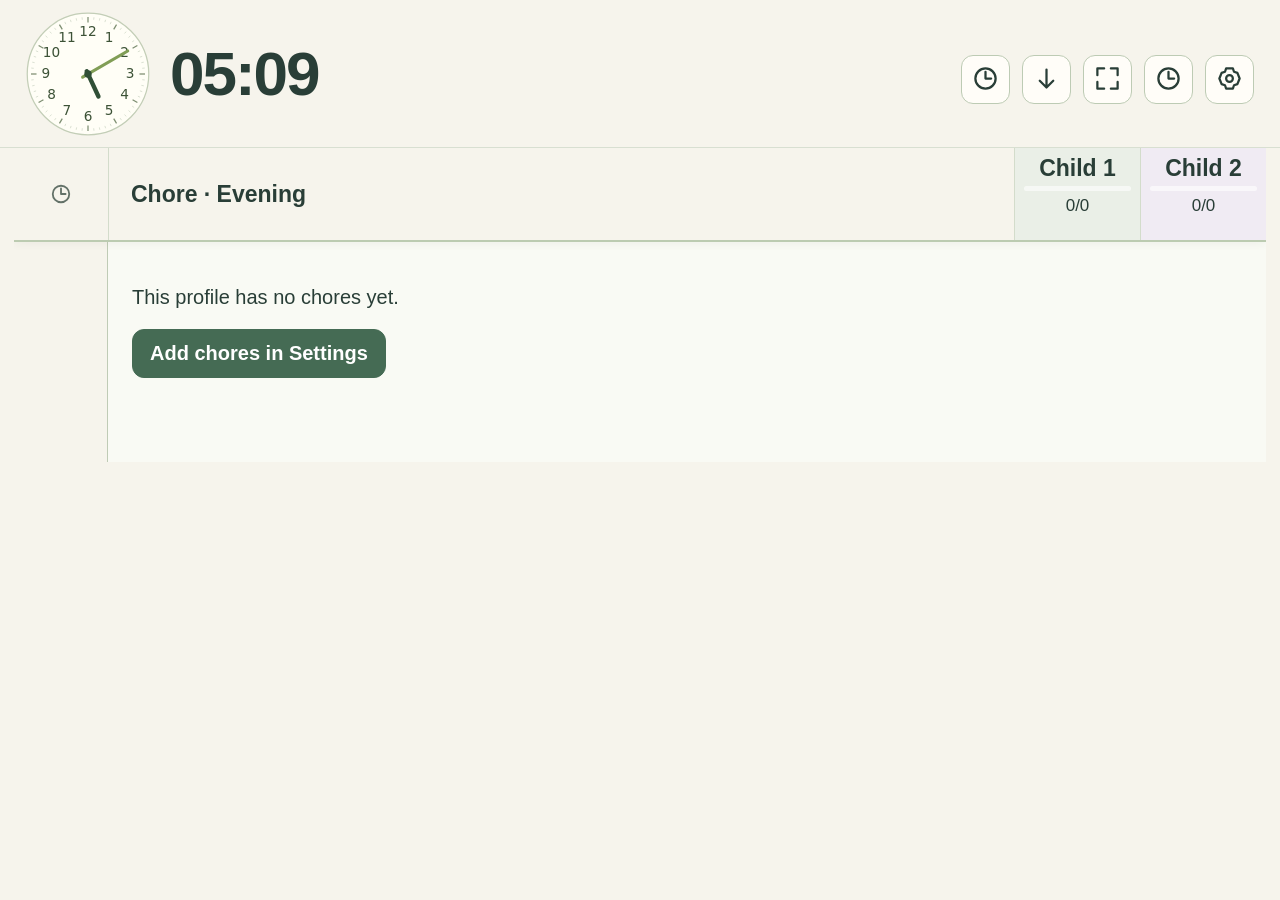
==== commit b6b19ecd: "Add independent time-of-day profiles with shared children and full backups" ====
--- a/index.html
+++ b/index.html
@@ -9,12 +9,13 @@
 <body>
 <div id="startup-warning" class="notice" role="alert">Loading the app. If this notice stays visible, open the routine in Firefox 68 or newer and make sure JavaScript is enabled.</div>
 <div id="storage-warning" class="notice" hidden>Your browser cannot save changes. Keep this page open, or enable local storage to remember your routine.</div>
-<header class="topbar"><div class="current-clock"><div id="main-clock"></div><div id="digital-time" aria-label="Current time"></div></div><div class="top-actions"><div id="starts-in" aria-live="off"></div><button id="jump-now" class="icon-button" aria-label="Now" title="Now"><span data-ui-icon="down"></span></button><button class="icon-button" id="fullscreen" aria-label="Enter full screen" title="Full screen"><span data-ui-icon="fullscreen"></span></button><button id="shift-open" class="icon-button" aria-label="Shift times" title="Shift times"><span data-ui-icon="clock"></span></button><button id="settings-open" class="icon-button" aria-label="Settings" title="Settings"><span data-ui-icon="settings"></span></button></div></header>
+<header class="topbar"><div class="current-clock"><div id="main-clock"></div><div id="digital-time" aria-label="Current time"></div></div><div class="top-actions"><div id="starts-in" aria-live="off"></div><button id="profile-open" class="icon-button" aria-label="Choose time of day" title="Choose time of day"><span data-ui-icon="clock"></span></button><button id="jump-now" class="icon-button" aria-label="Now" title="Now"><span data-ui-icon="down"></span></button><button class="icon-button" id="fullscreen" aria-label="Enter full screen" title="Full screen"><span data-ui-icon="fullscreen"></span></button><button id="shift-open" class="icon-button" aria-label="Shift times" title="Shift times"><span data-ui-icon="clock"></span></button><button id="settings-open" class="icon-button" aria-label="Settings" title="Settings"><span data-ui-icon="settings"></span></button></div></header>
 <main><section id="schedule-scroll" aria-label="Children’s evening schedule" tabindex="0"><div id="schedule"><div id="column-heads"></div><div id="timeline"><div id="time-axis" aria-hidden="true"></div><div id="kid-columns"></div><div id="now-marker" hidden><span id="now-label">NOW</span><i></i></div></div></div></section></main>
 <div id="settings-backdrop" hidden></div>
 <dialog role="dialog" tabindex="-1" id="shift-dialog" aria-labelledby="shift-title"><div class="dialog-heading"><div><p class="eyebrow">FOR THE GROWN-UPS · TODAY ONLY</p><h2 id="shift-title">Shift times</h2></div><button type="button" class="icon-button close-dialog" aria-label="Close time shift"><span data-ui-icon="close"></span></button></div><section class="shift-settings"><p>Future and unfinished chores all move by the same amount. Completed past chores and checkmarks are preserved.</p><p id="shift-status" class="shift-note"></p><div class="shift-presets"><button type="button" data-shift-minutes="5">+5 min</button><button type="button" data-shift-minutes="10">+10 min</button><button type="button" data-shift-minutes="15">+15 min</button><button type="button" data-shift-minutes="30">+30 min</button></div><label class="shift-custom" for="shift-minutes">Offset in minutes<input id="shift-minutes" type="number" min="-1439" max="1439" step="1" value="15" aria-describedby="shift-direction"></label><p id="shift-direction" class="shift-note">Positive moves later; negative moves earlier.</p><div id="shift-preview" aria-live="polite"></div><div class="shift-actions"><button type="button" class="primary-button" id="shift-apply">Apply shift and close</button><button type="button" class="secondary-button" id="shift-undo" hidden>Undo last shift</button><button type="button" class="secondary-button" id="shift-reset" hidden>Restore original times</button></div></section><div class="dialog-footer"><button type="button" class="secondary-button" id="shift-cancel">Cancel</button></div></dialog>
-<dialog role="dialog" tabindex="-1" id="settings-dialog" aria-labelledby="settings-title"><form id="settings-form"><div class="dialog-heading"><div><p class="eyebrow">FOR THE GROWN-UPS</p><h2 id="settings-title">Settings</h2></div><button type="button" class="icon-button close-dialog" aria-label="Close settings"><span data-ui-icon="close"></span></button></div><p class="settings-intro">Add children, then assign chores and times. Each child checks their own box.</p><p class="settings-save-note">Changes save when you close Settings.</p><div class="editor-heading"><h3>Children</h3></div><div id="kids-editor"></div><button type="button" class="add-button" id="add-kid"><span data-ui-icon="plus"></span> Add child</button><div class="preferences"><label>Clock style<select id="clock-format"><option value="24">24-hour · 18:30</option><option value="12">12-hour · 6:30 PM</option></select></label><label class="toggle-label"><input id="celebrations-enabled" type="checkbox"> Little celebrations</label></div><div class="editor-heading"><h3>Chores</h3><span>Same-day times · no overlap per child</span></div><div id="chore-editor"></div><button type="button" class="add-button" id="add-chore"><span data-ui-icon="plus"></span> Add chore</button><p id="settings-error" class="error" role="alert" hidden></p><div class="settings-tools"><button type="button" id="preview-celebration"><span data-ui-icon="sparkle"></span> Try a celebration</button><button type="button" id="export-settings">Back up routine</button><button type="button" id="import-settings">Import routine</button><input type="file" id="import-file" accept="application/json,.json" hidden></div><p class="icon-credits">Icons: <a href="https://github.com/jdecked/twemoji">Twemoji</a>, Twitter and other contributors · <a href="https://creativecommons.org/licenses/by/4.0/">CC BY 4.0</a>.</p><p class="settings-note">Each child has separate progress, which resets at midnight. Clearing browser storage removes your saved routine.</p><div class="dialog-footer"><button type="button" class="secondary-button" id="discard-settings">Discard changes</button></div></form></dialog>
+<dialog role="dialog" tabindex="-1" id="settings-dialog" aria-labelledby="settings-title"><form id="settings-form"><div class="dialog-heading"><div><p class="eyebrow">FOR THE GROWN-UPS</p><h2 id="settings-title">Settings</h2></div><button type="button" class="icon-button close-dialog" aria-label="Close settings"><span data-ui-icon="close"></span></button></div><p class="settings-intro">Add children, then assign chores and times. Each child checks their own box.</p><p class="settings-save-note">Changes save when you close Settings.</p><p id="import-notice" class="settings-save-note" role="status" hidden></p><div class="editor-heading"><h3>Children</h3></div><div id="kids-editor"></div><button type="button" class="add-button" id="add-kid"><span data-ui-icon="plus"></span> Add child</button><div class="preferences"><label>Clock style<select id="clock-format"><option value="24">24-hour · 18:30</option><option value="12">12-hour · 6:30 PM</option></select></label><label class="toggle-label"><input id="celebrations-enabled" type="checkbox"> Little celebrations</label></div><div class="editor-heading"><h3>Chores</h3><span>Same-day times · no overlap per child</span></div><div id="chore-editor"></div><button type="button" class="add-button" id="add-chore"><span data-ui-icon="plus"></span> Add chore</button><p id="settings-error" class="error" role="alert" hidden></p><div class="settings-tools"><button type="button" id="preview-celebration"><span data-ui-icon="sparkle"></span> Try a celebration</button><button type="button" id="export-settings">Back up all profiles</button><button type="button" id="import-settings">Import all profiles</button><input type="file" id="import-file" accept="application/json,.json" hidden></div><p class="icon-credits">Icons: <a href="https://github.com/jdecked/twemoji">Twemoji</a>, Twitter and other contributors · <a href="https://creativecommons.org/licenses/by/4.0/">CC BY 4.0</a>.</p><p class="settings-note">Children and preferences are shared. Chores and daily progress belong to the selected time of day. Each child has separate progress, which resets at midnight. Clearing browser storage removes your saved routine.</p><div class="dialog-footer"><button type="button" class="secondary-button" id="discard-settings">Discard changes</button></div></form></dialog>
 <dialog role="dialog" tabindex="-1" id="icon-dialog" aria-labelledby="icon-picker-title"><div class="dialog-heading"><h2 id="icon-picker-title">Choose icon</h2><button type="button" class="icon-button close-dialog" aria-label="Close icon picker"><span data-ui-icon="close"></span></button></div><p class="icon-picker-intro">Choose a picture for this chore.</p><div id="icon-categories" role="group" aria-label="Icon categories"></div><div id="icon-choices" role="group" aria-label="Chore icons"></div><div class="dialog-footer"><button type="button" class="secondary-button" id="icon-picker-cancel">Cancel</button></div></dialog>
+<dialog role="dialog" tabindex="-1" id="profile-dialog" aria-labelledby="profile-title"><div class="dialog-heading"><h2 id="profile-title">Time of day</h2><button type="button" class="icon-button close-dialog" aria-label="Close time-of-day picker"><span data-ui-icon="close"></span></button></div><div id="profile-list"></div></dialog>
 <div id="toast" class="toast" role="status" hidden></div><div id="celebration" class="celebration" hidden><div class="celebration-particles" aria-hidden="true"></div><button type="button" id="celebration-dismiss" aria-label="Dismiss celebration"><span id="celebration-icon" aria-hidden="true"></span><strong id="celebration-title">A little win!</strong><span id="celebration-subtitle">Look at you grow.</span><small>Tap to close</small></button></div>
 <script src="routine.js"></script><script src="app.js"></script>
 </body></html>
--- a/style.css
+++ b/style.css
@@ -21,7 +21,7 @@
 .shared-chore{min-width:0;border-left:5px solid #8fa87a;border-radius:13px 0 0 13px;display:flex;flex-direction:column}
 .shared-chore-content{position:sticky;top:calc(var(--head) + 8px);display:grid;grid-template-columns:minmax(0,1fr) 165px;gap:10px;align-items:center;min-height:174px;padding:9px 15px;flex:0 0 auto;width:100%}
 .shared-chore .chore-icon{font-size:36px}.shared-chore .chore-title{font-size:29px}
-.routine-row.current{background:#e9f1df;border-color:#789b67}.routine-row.done .shared-chore{background:#e9f1df}
+.routine-row.done .shared-chore{background:#e9f1df}
 .kid-cell{border-left:1px solid #cbd7c1;display:flex;align-items:center;justify-content:center;background:var(--kid-bg)}
 .kid-cell:last-child{border-radius:0 13px 13px 0}.kid-cell.checked{background:var(--kid-bg)}.kid-cell.unassigned{background:#edf0e7}
 .check-target{display:flex;align-items:center;justify-content:center;min-height:88px;width:100%;cursor:pointer}
@@ -30,7 +30,7 @@
 .child-check:hover{box-shadow:0 0 0 5px #ffffff88}.child-check:focus-visible{outline:4px solid #9c76ba;outline-offset:5px}
 .not-assigned{font-size:30px;color:#9aa58e}
 @media(max-width:700px){:root{--chore-width:325px;--child-width:104px}.shared-chore-content{padding:9px 10px;grid-template-columns:minmax(0,1fr) 150px;gap:6px}.shared-chore .chore-title{font-size:27px}.kid-name{font-size:21px}.chore-column-head{font-size:25px}.child-check{width:52px;height:52px}}
-.routine-row{left:0;right:0;grid-template-columns:minmax(var(--chore-width),1fr) repeat(var(--kid-count),var(--child-width));border:0}.shared-chore{margin-left:5px;border:1px solid #c4d0b9;border-right:0;border-left:5px solid #8fa87a}.kid-cell{border-top:1px solid #c4d0b9;border-bottom:1px solid #c4d0b9}.kid-cell:last-child{border-right:1px solid #c4d0b9}.routine-row.current .shared-chore{border-color:#789b67}
+.routine-row{left:0;right:0;grid-template-columns:minmax(var(--chore-width),1fr) repeat(var(--kid-count),var(--child-width));border:0}.shared-chore{margin-left:5px;border:1px solid #c4d0b9;border-right:0;border-left:5px solid #8fa87a}.kid-cell{border-top:1px solid #c4d0b9;border-bottom:1px solid #c4d0b9}.kid-cell:last-child{border-right:1px solid #c4d0b9}
 .settings-save-note{font-size:16px;color:#486c39;background:#e8f0de;border-radius:9px;padding:11px 13px;margin:-9px 0 20px}#discard-settings{color:#8b523c;border-color:#cfb8a9}
 .celebration.late button{background:#f3f7eaff;border-color:#adc69a;max-width:90vw;max-width:min(540px,90vw)}.celebration.late strong{max-width:420px;font-size:28px;line-height:1.3}.celebration.late #celebration-subtitle{font-size:20px;color:#47643b}.celebration.late button>span:first-child{font-size:86px;animation:turtle-waddle 1.1s ease-in-out infinite alternate}@keyframes turtle-waddle{from{transform:translateX(-9px) rotate(-5deg)}to{transform:translateX(9px) rotate(5deg)}}
 /* Let children read at their own pace; a tap anywhere closes the message. */
@@ -118,3 +118,5 @@
 @media(max-width:450px){#icon-dialog{max-width:calc(100% - 12px);width:calc(100% - 12px);padding:16px 10px}#icon-categories button{font-size:14px;padding:8px}#icon-choices{grid-template-columns:repeat(3,minmax(0,1fr));gap:6px}#icon-picker-title{font-size:23px}}
 
 .shift-actions #shift-apply{width:100%}
+
+#profile-dialog{width:430px}#profile-list{display:flex;flex-direction:column;margin-top:20px}#profile-list button{margin:5px 0;text-align:left}#profile-list [aria-pressed=true]{background:var(--green);color:white}.empty-profile{padding:24px;font-size:20px}.chore-column-head{font-size:23px}@media(max-width:450px){.top-actions{max-width:220px}.top-actions .icon-button{width:39px;padding:6px}}
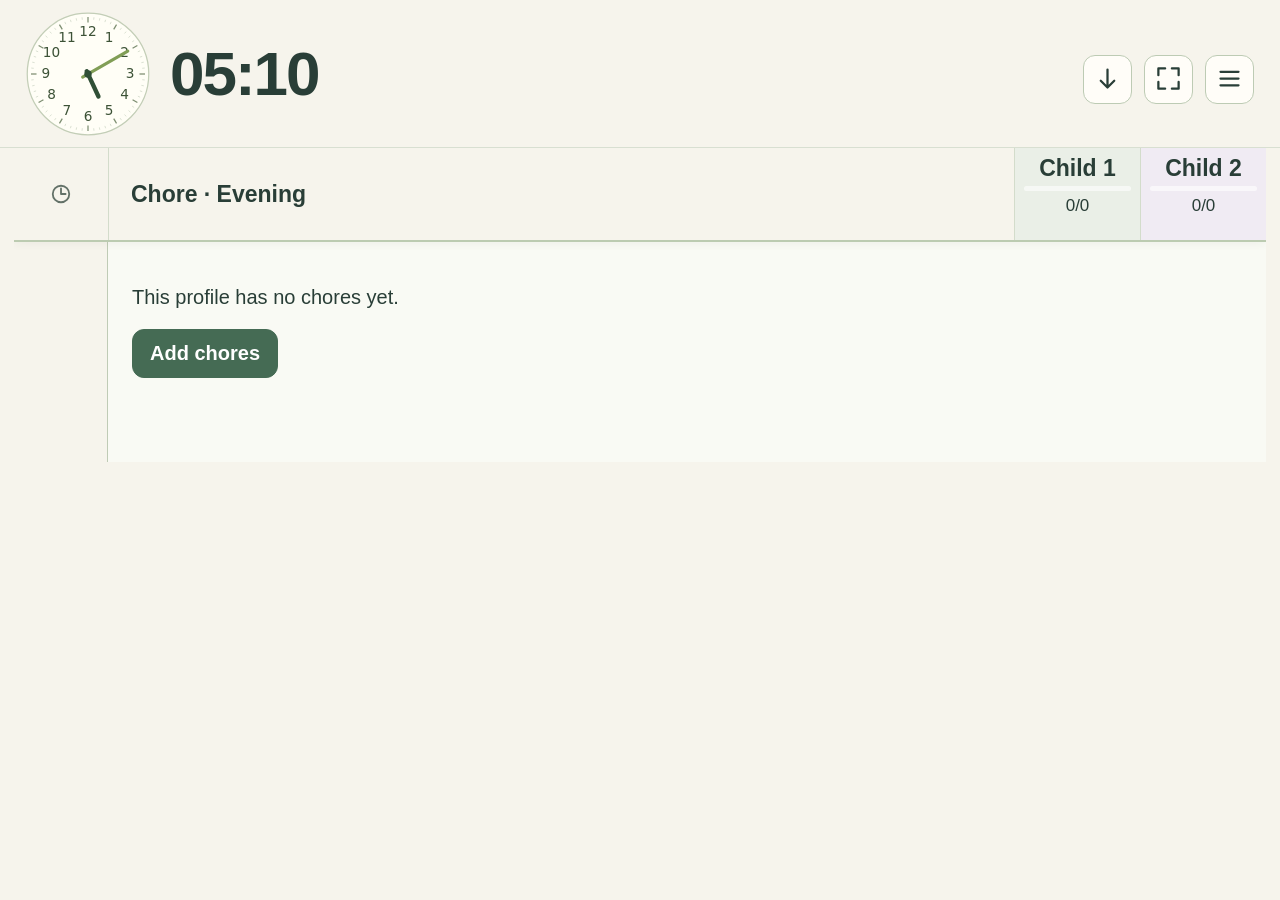
==== commit 4a3cc072: "Consolidate navigation into a menu and separate chore editing from settings" ====
--- a/index.html
+++ b/index.html
@@ -9,13 +9,14 @@
 <body>
 <div id="startup-warning" class="notice" role="alert">Loading the app. If this notice stays visible, open the routine in Firefox 68 or newer and make sure JavaScript is enabled.</div>
 <div id="storage-warning" class="notice" hidden>Your browser cannot save changes. Keep this page open, or enable local storage to remember your routine.</div>
-<header class="topbar"><div class="current-clock"><div id="main-clock"></div><div id="digital-time" aria-label="Current time"></div></div><div class="top-actions"><div id="starts-in" aria-live="off"></div><button id="profile-open" class="icon-button" aria-label="Choose time of day" title="Choose time of day"><span data-ui-icon="clock"></span></button><button id="jump-now" class="icon-button" aria-label="Now" title="Now"><span data-ui-icon="down"></span></button><button class="icon-button" id="fullscreen" aria-label="Enter full screen" title="Full screen"><span data-ui-icon="fullscreen"></span></button><button id="shift-open" class="icon-button" aria-label="Shift times" title="Shift times"><span data-ui-icon="clock"></span></button><button id="settings-open" class="icon-button" aria-label="Settings" title="Settings"><span data-ui-icon="settings"></span></button></div></header>
+<header class="topbar"><div class="current-clock"><div id="main-clock"></div><div id="digital-time" aria-label="Current time"></div></div><div class="top-actions"><div id="starts-in" aria-live="off"></div><button id="jump-now" class="icon-button" aria-label="Now" title="Now"><span data-ui-icon="down"></span></button><button class="icon-button" id="fullscreen" aria-label="Enter full screen" title="Full screen"><span data-ui-icon="fullscreen"></span></button><button id="profile-open" class="icon-button" aria-label="Open menu" title="Menu"><span data-ui-icon="menu"></span></button></div></header>
 <main><section id="schedule-scroll" aria-label="Children’s evening schedule" tabindex="0"><div id="schedule"><div id="column-heads"></div><div id="timeline"><div id="time-axis" aria-hidden="true"></div><div id="kid-columns"></div><div id="now-marker" hidden><span id="now-label">NOW</span><i></i></div></div></div></section></main>
 <div id="settings-backdrop" hidden></div>
 <dialog role="dialog" tabindex="-1" id="shift-dialog" aria-labelledby="shift-title"><div class="dialog-heading"><div><p class="eyebrow">FOR THE GROWN-UPS · TODAY ONLY</p><h2 id="shift-title">Shift times</h2></div><button type="button" class="icon-button close-dialog" aria-label="Close time shift"><span data-ui-icon="close"></span></button></div><section class="shift-settings"><p>Future and unfinished chores all move by the same amount. Completed past chores and checkmarks are preserved.</p><p id="shift-status" class="shift-note"></p><div class="shift-presets"><button type="button" data-shift-minutes="5">+5 min</button><button type="button" data-shift-minutes="10">+10 min</button><button type="button" data-shift-minutes="15">+15 min</button><button type="button" data-shift-minutes="30">+30 min</button></div><label class="shift-custom" for="shift-minutes">Offset in minutes<input id="shift-minutes" type="number" min="-1439" max="1439" step="1" value="15" aria-describedby="shift-direction"></label><p id="shift-direction" class="shift-note">Positive moves later; negative moves earlier.</p><div id="shift-preview" aria-live="polite"></div><div class="shift-actions"><button type="button" class="primary-button" id="shift-apply">Apply shift and close</button><button type="button" class="secondary-button" id="shift-undo" hidden>Undo last shift</button><button type="button" class="secondary-button" id="shift-reset" hidden>Restore original times</button></div></section><div class="dialog-footer"><button type="button" class="secondary-button" id="shift-cancel">Cancel</button></div></dialog>
-<dialog role="dialog" tabindex="-1" id="settings-dialog" aria-labelledby="settings-title"><form id="settings-form"><div class="dialog-heading"><div><p class="eyebrow">FOR THE GROWN-UPS</p><h2 id="settings-title">Settings</h2></div><button type="button" class="icon-button close-dialog" aria-label="Close settings"><span data-ui-icon="close"></span></button></div><p class="settings-intro">Add children, then assign chores and times. Each child checks their own box.</p><p class="settings-save-note">Changes save when you close Settings.</p><p id="import-notice" class="settings-save-note" role="status" hidden></p><div class="editor-heading"><h3>Children</h3></div><div id="kids-editor"></div><button type="button" class="add-button" id="add-kid"><span data-ui-icon="plus"></span> Add child</button><div class="preferences"><label>Clock style<select id="clock-format"><option value="24">24-hour · 18:30</option><option value="12">12-hour · 6:30 PM</option></select></label><label class="toggle-label"><input id="celebrations-enabled" type="checkbox"> Little celebrations</label></div><div class="editor-heading"><h3>Chores</h3><span>Same-day times · no overlap per child</span></div><div id="chore-editor"></div><button type="button" class="add-button" id="add-chore"><span data-ui-icon="plus"></span> Add chore</button><p id="settings-error" class="error" role="alert" hidden></p><div class="settings-tools"><button type="button" id="preview-celebration"><span data-ui-icon="sparkle"></span> Try a celebration</button><button type="button" id="export-settings">Back up all profiles</button><button type="button" id="import-settings">Import all profiles</button><input type="file" id="import-file" accept="application/json,.json" hidden></div><p class="icon-credits">Icons: <a href="https://github.com/jdecked/twemoji">Twemoji</a>, Twitter and other contributors · <a href="https://creativecommons.org/licenses/by/4.0/">CC BY 4.0</a>.</p><p class="settings-note">Children and preferences are shared. Chores and daily progress belong to the selected time of day. Each child has separate progress, which resets at midnight. Clearing browser storage removes your saved routine.</p><div class="dialog-footer"><button type="button" class="secondary-button" id="discard-settings">Discard changes</button></div></form></dialog>
+<dialog role="dialog" tabindex="-1" id="settings-dialog" aria-labelledby="settings-title"><form id="settings-form"><div class="dialog-heading"><div><p class="eyebrow">FOR THE GROWN-UPS</p><h2 id="settings-title">Settings</h2></div><button type="button" class="icon-button close-dialog" aria-label="Close settings"><span data-ui-icon="close"></span></button></div><p class="settings-intro">Add children, choose their colors, and set shared preferences. Edit chores separately using Chores in the menu.</p><p class="settings-save-note">Changes save when you close Settings.</p><p id="import-notice" class="settings-save-note" role="status" hidden></p><div class="editor-heading"><h3>Children</h3></div><div id="kids-editor"></div><button type="button" class="add-button" id="add-kid"><span data-ui-icon="plus"></span> Add child</button><div class="preferences"><label>Clock style<select id="clock-format"><option value="24">24-hour · 18:30</option><option value="12">12-hour · 6:30 PM</option></select></label><label class="toggle-label"><input id="celebrations-enabled" type="checkbox"> Little celebrations</label></div><p id="settings-error" class="error" role="alert" hidden></p><div class="settings-tools"><button type="button" id="preview-celebration"><span data-ui-icon="sparkle"></span> Try a celebration</button><button type="button" id="export-settings">Back up all profiles</button><button type="button" id="import-settings">Import all profiles</button><input type="file" id="import-file" accept="application/json,.json" hidden></div><p class="icon-credits">Icons: <a href="https://github.com/jdecked/twemoji">Twemoji</a>, Twitter and other contributors · <a href="https://creativecommons.org/licenses/by/4.0/">CC BY 4.0</a>.</p><p class="settings-note">Children and preferences are shared. Chores and daily progress belong to the selected time of day. Each child has separate progress, which resets at midnight. Clearing browser storage removes your saved routine.</p><div class="dialog-footer"><button type="button" class="secondary-button" id="discard-settings">Discard changes</button></div></form></dialog>
+<dialog role="dialog" tabindex="-1" id="chores-dialog" aria-labelledby="chores-title"><form id="chores-form"><div class="dialog-heading"><h2 id="chores-title">Chores</h2><button type="button" class="icon-button close-dialog" aria-label="Close chores"><span data-ui-icon="close"></span></button></div><p class="settings-save-note">Changes save when you close this dialog. Chores belong to the selected time of day.</p><div class="editor-heading"><h3>Chores</h3><span>Same-day times · no overlap per child</span></div><div id="chore-editor"></div><button type="button" class="add-button" id="add-chore"><span data-ui-icon="plus"></span> Add chore</button><p id="chores-error" class="error" role="alert" hidden></p><div class="dialog-footer"><button type="button" class="secondary-button" id="discard-chores">Discard changes</button></div></form></dialog>
 <dialog role="dialog" tabindex="-1" id="icon-dialog" aria-labelledby="icon-picker-title"><div class="dialog-heading"><h2 id="icon-picker-title">Choose icon</h2><button type="button" class="icon-button close-dialog" aria-label="Close icon picker"><span data-ui-icon="close"></span></button></div><p class="icon-picker-intro">Choose a picture for this chore.</p><div id="icon-categories" role="group" aria-label="Icon categories"></div><div id="icon-choices" role="group" aria-label="Chore icons"></div><div class="dialog-footer"><button type="button" class="secondary-button" id="icon-picker-cancel">Cancel</button></div></dialog>
-<dialog role="dialog" tabindex="-1" id="profile-dialog" aria-labelledby="profile-title"><div class="dialog-heading"><h2 id="profile-title">Time of day</h2><button type="button" class="icon-button close-dialog" aria-label="Close time-of-day picker"><span data-ui-icon="close"></span></button></div><div id="profile-list"></div></dialog>
+<dialog role="dialog" tabindex="-1" id="profile-dialog" aria-labelledby="profile-title"><div class="dialog-heading"><h2 id="profile-title">Menu</h2><button type="button" class="icon-button close-dialog" aria-label="Close menu"><span data-ui-icon="close"></span></button></div><p class="menu-section-label">Time of day</p><div id="profile-list"></div><div class="menu-actions"><button id="shift-open" class="secondary-button" aria-label="Shift times" title="Shift times"><span data-ui-icon="clock"></span> Shift times</button><button type="button" class="secondary-button" id="chores-open"><span data-ui-icon="check"></span> Chores</button><button id="settings-open" class="secondary-button" aria-label="Settings" title="Settings"><span data-ui-icon="settings"></span> Settings</button></div></dialog>
 <div id="toast" class="toast" role="status" hidden></div><div id="celebration" class="celebration" hidden><div class="celebration-particles" aria-hidden="true"></div><button type="button" id="celebration-dismiss" aria-label="Dismiss celebration"><span id="celebration-icon" aria-hidden="true"></span><strong id="celebration-title">A little win!</strong><span id="celebration-subtitle">Look at you grow.</span><small>Tap to close</small></button></div>
 <script src="routine.js"></script><script src="app.js"></script>
 </body></html>
--- a/style.css
+++ b/style.css
@@ -120,3 +120,5 @@
 .shift-actions #shift-apply{width:100%}
 
 #profile-dialog{width:430px}#profile-list{display:flex;flex-direction:column;margin-top:20px}#profile-list button{margin:5px 0;text-align:left}#profile-list [aria-pressed=true]{background:var(--green);color:white}.empty-profile{padding:24px;font-size:20px}.chore-column-head{font-size:23px}@media(max-width:450px){.top-actions{max-width:220px}.top-actions .icon-button{width:39px;padding:6px}}
+
+.menu-section-label{font-size:15px;color:var(--muted);margin:20px 0 0}.menu-actions{display:flex;flex-direction:column;border-top:1px solid var(--line);margin-top:16px;padding-top:12px}.menu-actions button{margin:5px 0;text-align:left;width:100%}#chores-dialog .dialog-heading h2{font-size:27px}@media(max-width:450px){.top-actions{max-width:208px}.top-actions .icon-button{display:inline-flex;align-items:center;justify-content:center;width:40px}}
